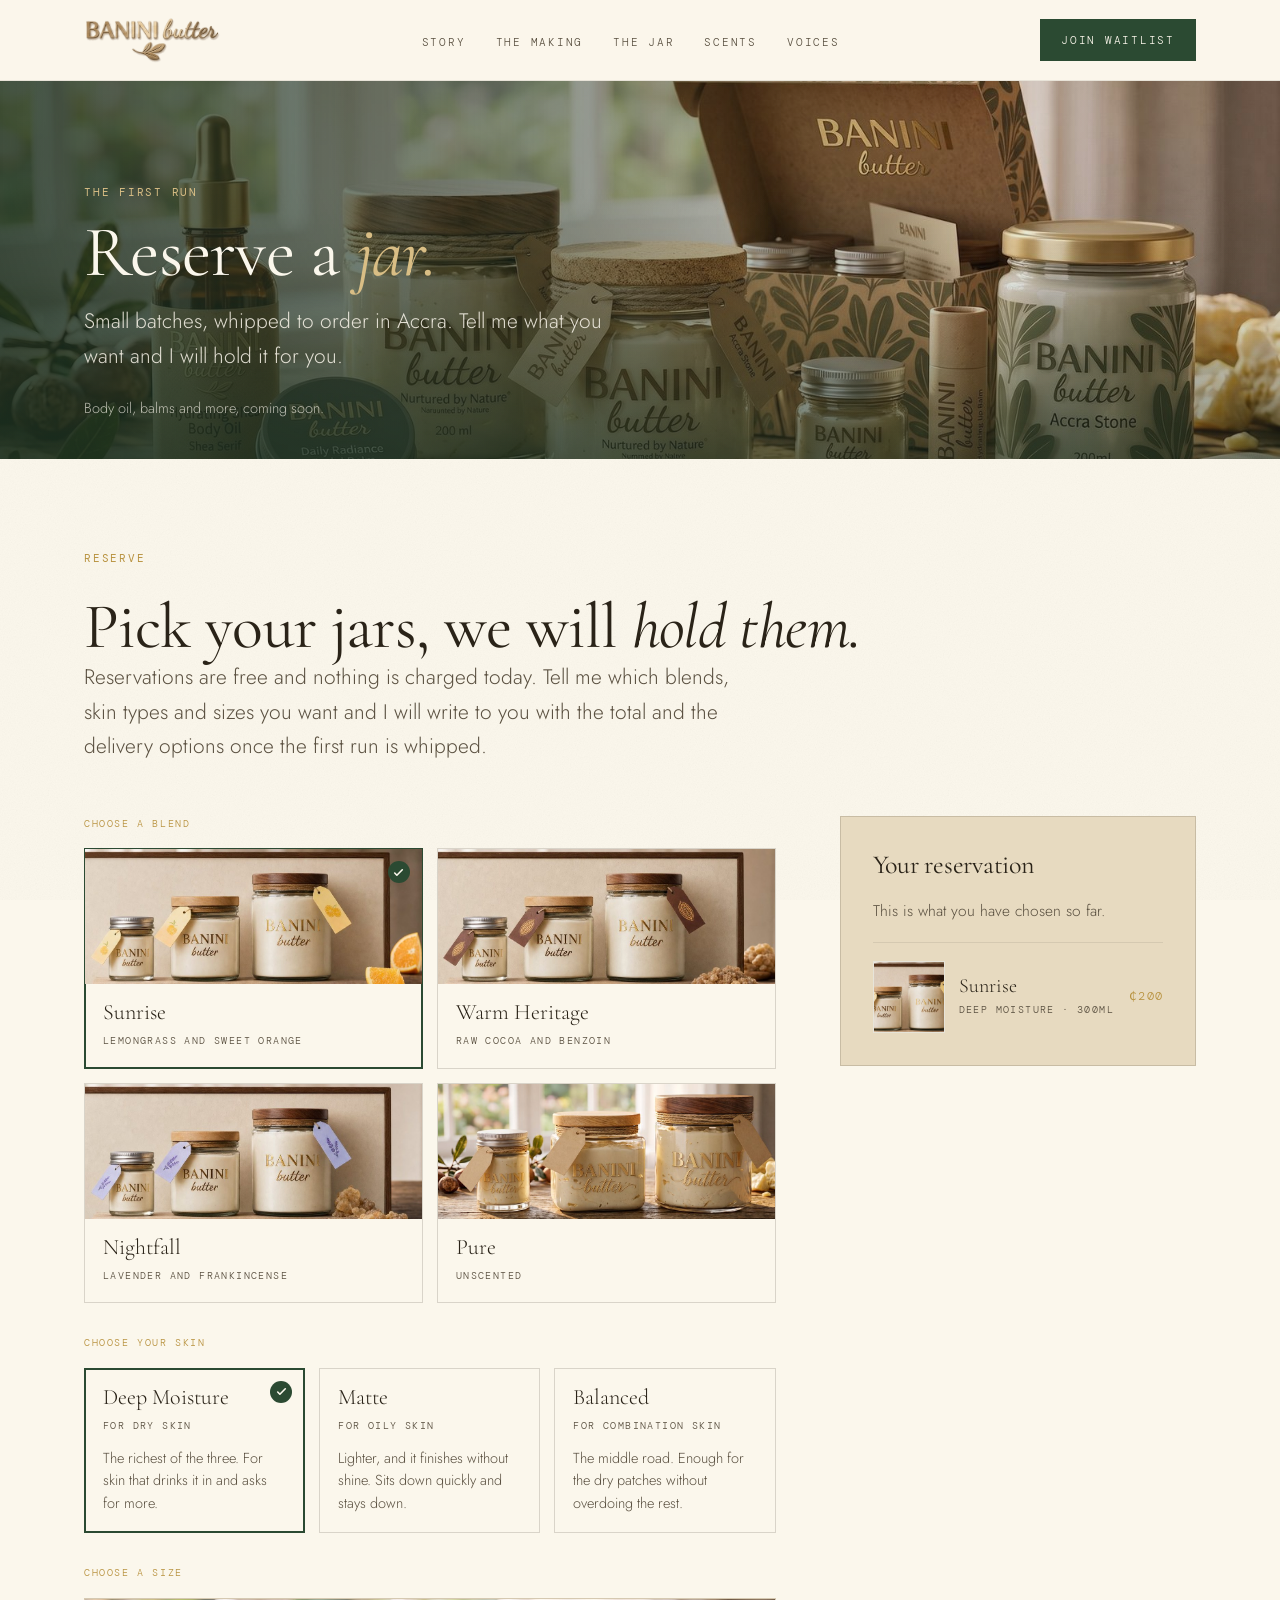
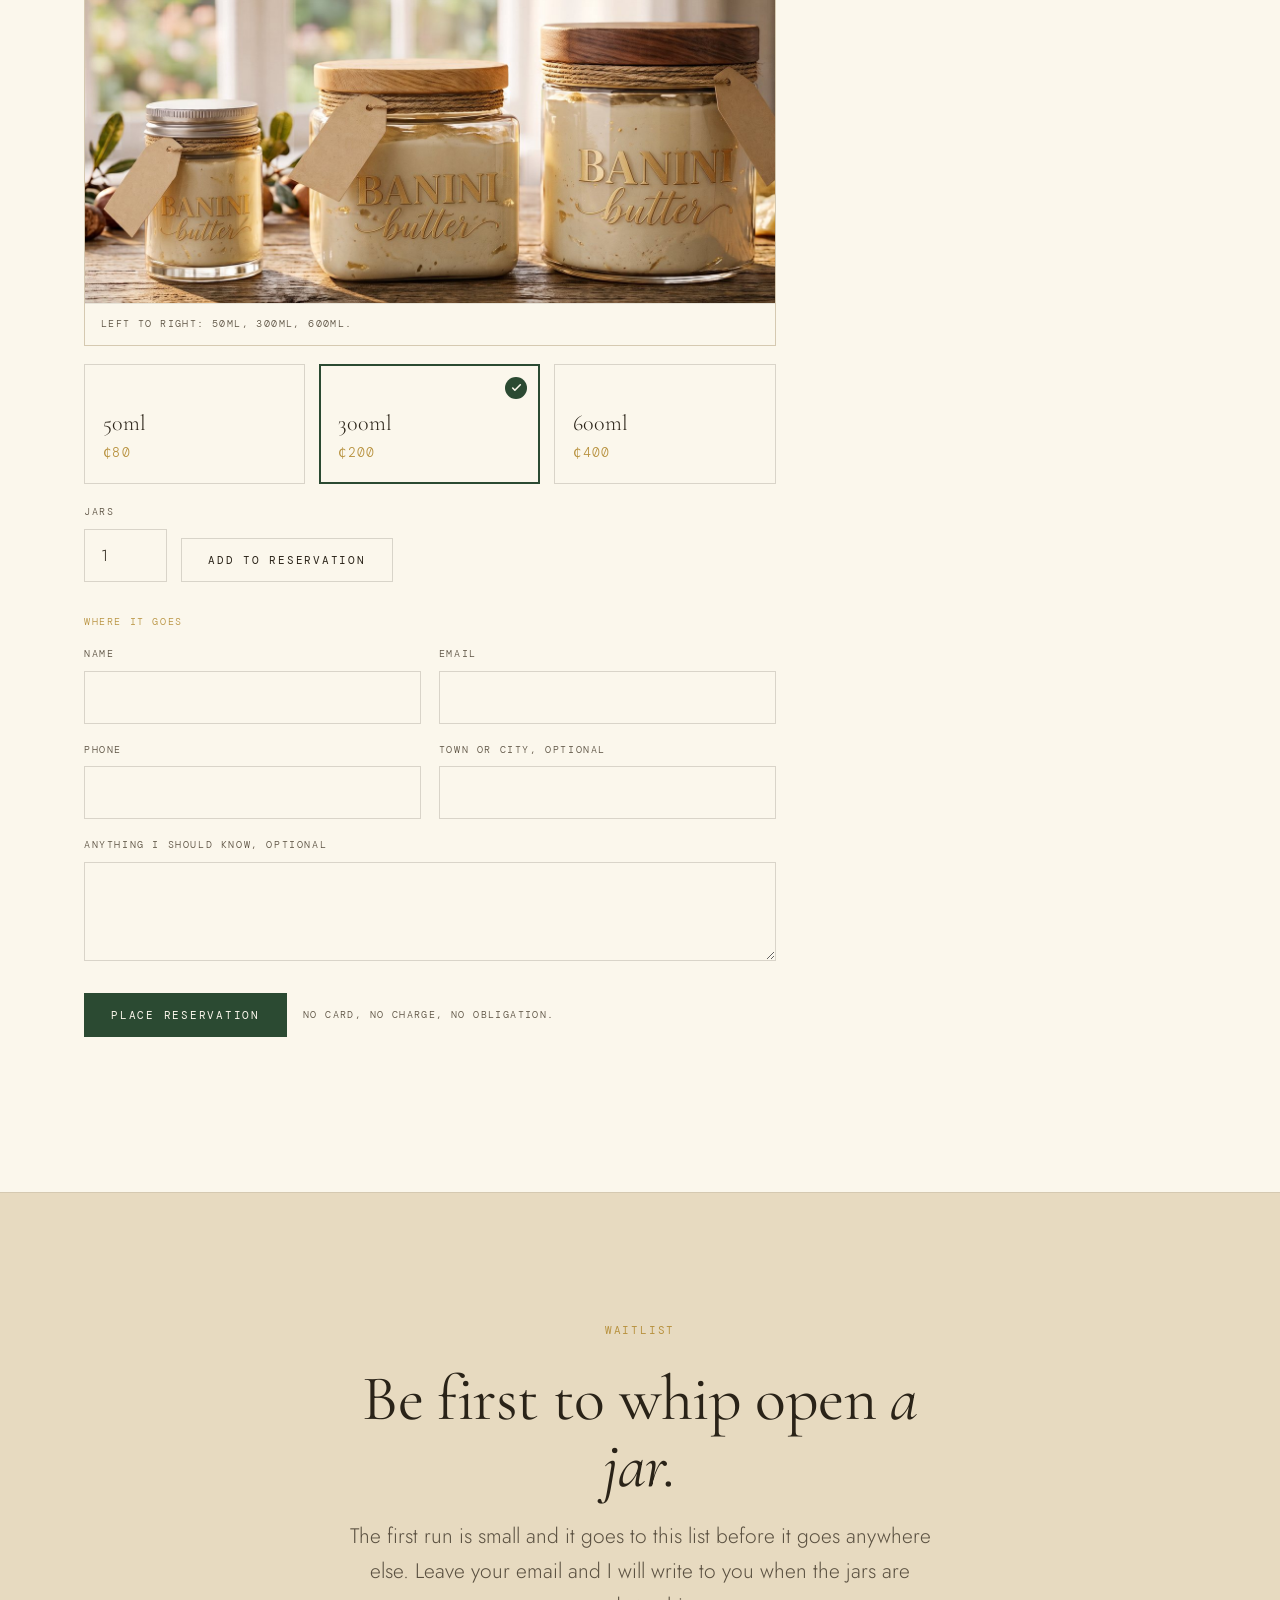
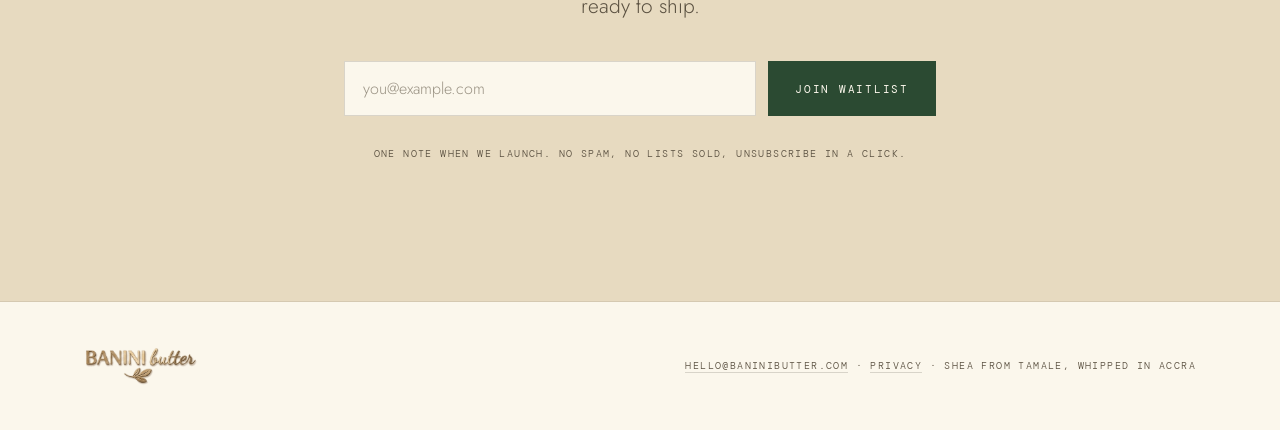
==== reserve/index.html @ 7bf17793 "A privacy policy, a contact address, and a description on the 404 Three of the twenty from the check" ====
<!DOCTYPE html>
<html lang="en-GB" data-base="../">
<head>
<meta charset="utf-8">
<meta name="viewport" content="width=device-width, initial-scale=1, viewport-fit=cover">
<title>Reserve a jar &#183; Banini Butter</title>
<meta name="description" content="Reserve Banini whipped shea butter before the first run. Choose your blend, your skin type and your size. Nothing is charged today.">
<link rel="canonical" href="https://baninibutter.com/reserve/">
<meta name="theme-color" content="#2B4A32">
<link rel="icon" href="/favicon.ico" sizes="any">
<link rel="icon" type="image/png" href="/assets/favicon.png" sizes="192x192">
<link rel="apple-touch-icon" href="/assets/apple-touch-icon.png">
<meta property="og:type" content="website">
<meta property="og:site_name" content="Banini Butter">
<meta property="og:locale" content="en_GB">
<meta property="og:url" content="https://baninibutter.com/reserve/">
<meta property="og:title" content="Reserve a jar &#183; Banini Butter">
<meta property="og:description" content="Reserve before the first run. Choose your blend, your skin type and your size. Nothing is charged today.">
<meta property="og:image" content="https://baninibutter.com/assets/og.jpg?v=20260828a">
<meta property="og:image:width" content="1200">
<meta property="og:image:height" content="630">
<meta property="og:image:alt" content="The Banini Butter range on a wooden table: whipped shea butter in glass jars, body oil, facial balm, lip balms and a branded box">
<meta name="twitter:card" content="summary_large_image">
<link rel="preconnect" href="https://fonts.googleapis.com">
<link rel="preconnect" href="https://fonts.gstatic.com" crossorigin>
<link href="https://fonts.googleapis.com/css2?family=Cormorant+Garamond:ital,wght@0,300;0,400;0,500;0,600;1,300;1,400;1,500;1,600&family=DM+Mono:wght@400;500&family=Jost:wght@300;400;500&display=swap" rel="stylesheet">
<link rel="stylesheet" href="../styles.css?v=20260917a">
</head>
<body>
<a class="skip" href="#main">Skip to content</a>

<header class="nav">
  <div class="shell nav-in">
    <a class="wordmark" href="../"><span class="wordmark-text">Banini<span>.</span></span></a>
    <nav aria-label="Primary">
      <ul class="nav-links">
        <li><a href="../#story">Story</a></li>
        <li><a href="../#making">The Making</a></li>
        <li><a href="../#jar">The Jar</a></li>
        <li><a href="../#scents">Scents</a></li>
        <li><a href="../#voices">Voices</a></li>
      </ul>
    </nav>
    <a class="btn btn-sm" href="#waitlist">Join waitlist</a>
  </div>
</header>

<main id="main">
<section class="page-header" data-slot="reserve-header" aria-labelledby="ph-h">
  <div class="ph-scrim" aria-hidden="true"></div>
  <div class="ph-copy">
    <div class="shell">
      <span class="eyebrow">The first run</span>
      <h1 id="ph-h">Reserve a <em>jar.</em></h1>
      <p class="lede">Small batches, whipped to order in Accra. Tell me what you want and I will hold it for you.</p>
      <p class="ph-note">Body oil, balms and more, coming soon.</p>
    </div>
  </div>
</section>

<section id="reserve" aria-labelledby="reserve-h">
  <div class="shell">
    <span class="eyebrow r">Reserve</span>
    <h2 id="reserve-h" class="r d1">Pick your jars, we will <em>hold them.</em></h2>
    <p class="lede r d2">Reservations are free and nothing is charged today. Tell me which blends, skin types and sizes you want and I will write to you with the total and the delivery options once the first run is whipped.</p>

    <div class="reserve-grid">
      <form id="reserveForm" class="r" novalidate>
        <fieldset>
          <legend>Choose a blend</legend>
          <div class="opt-grid blends" id="scentOptions">
            <label class="opt-card"><input type="radio" name="scent" value="sunrise" data-prices='{"50ml":80,"300ml":200,"600ml":400}' checked>
              <figure class="opt-shot" data-slot="blend-sunrise" hidden></figure>
              <span class="opt-name">Sunrise</span><span class="opt-note">Lemongrass and sweet orange</span></label>
            <label class="opt-card"><input type="radio" name="scent" value="warm-heritage" data-prices='{"50ml":100,"300ml":250,"600ml":500}'>
              <figure class="opt-shot" data-slot="blend-warm-heritage" hidden></figure>
              <span class="opt-name">Warm Heritage</span><span class="opt-note">Raw cocoa and benzoin</span></label>
            <label class="opt-card"><input type="radio" name="scent" value="nightfall" data-prices='{"50ml":80,"300ml":200,"600ml":400}'>
              <figure class="opt-shot" data-slot="blend-nightfall" hidden></figure>
              <span class="opt-name">Nightfall</span><span class="opt-note">Lavender and frankincense</span></label>
            <label class="opt-card"><input type="radio" name="scent" value="pure" data-prices='{"50ml":73,"300ml":182,"600ml":364}'>
              <figure class="opt-shot" data-slot="blend-pure" hidden></figure>
              <span class="opt-name">Pure</span><span class="opt-note">Unscented</span></label>
          </div>
        </fieldset>

        <fieldset>
          <legend>Choose your skin</legend>
          <div class="opt-grid skins" id="skinOptions">
            <label class="opt-card"><input type="radio" name="skin" value="deep-moisture" checked>
              <span class="opt-name">Deep Moisture</span><span class="opt-note">For dry skin</span>
              <span class="opt-body">The richest of the three. For skin that drinks it in and asks for more.</span></label>
            <label class="opt-card"><input type="radio" name="skin" value="matte">
              <span class="opt-name">Matte</span><span class="opt-note">For oily skin</span>
              <span class="opt-body">Lighter, and it finishes without shine. Sits down quickly and stays down.</span></label>
            <label class="opt-card"><input type="radio" name="skin" value="balanced">
              <span class="opt-name">Balanced</span><span class="opt-note">For combination skin</span>
              <span class="opt-body">The middle road. Enough for the dry patches without overdoing the rest.</span></label>
          </div>
        </fieldset>

        <fieldset>
          <legend>Choose a size</legend>
          <figure class="size-shot">
            <img src="../assets/sizes.jpg" alt="The 50ml, 300ml and 600ml jars side by side on a wooden table" width="1400" height="618" decoding="async" loading="lazy">
            <figcaption>Left to right: 50ml, 300ml, 600ml.</figcaption>
          </figure>
          <div class="opt-grid sizes" id="sizeOptions">
            <label class="opt-card"><input type="radio" name="size" value="50ml" data-price="80">
              <span class="opt-name">50ml</span><span class="opt-price" data-price-for="50ml">&#8373;80</span></label>
            <label class="opt-card"><input type="radio" name="size" value="300ml" data-price="200" checked>
              <span class="opt-name">300ml</span><span class="opt-price" data-price-for="300ml">&#8373;200</span></label>
            <label class="opt-card"><input type="radio" name="size" value="600ml" data-price="400">
              <span class="opt-name">600ml</span><span class="opt-price" data-price-for="600ml">&#8373;400</span></label>
          </div>
          <div class="qty-row" style="margin-top:20px">
            <div class="field narrow">
              <label for="qty">Jars</label>
              <input type="number" id="qty" name="qty" min="1" max="12" step="1" value="1" inputmode="numeric">
            </div>
            <button type="button" class="btn btn-ghost" id="addLine">Add to reservation</button>
          </div>
        </fieldset>

        <fieldset>
          <legend>Where it goes</legend>
          <div class="field-grid">
            <div class="field">
              <label for="fullName">Name</label>
              <input type="text" id="fullName" name="fullName" autocomplete="name" maxlength="120" required>
            </div>
            <div class="field">
              <label for="orderEmail">Email</label>
              <input type="email" id="orderEmail" name="orderEmail" autocomplete="email" maxlength="254" required>
            </div>
            <div class="field">
              <label for="phone">Phone</label>
              <input type="tel" id="phone" name="phone" autocomplete="tel" maxlength="40" required>
            </div>
            <div class="field">
              <label for="city">Town or city, optional</label>
              <input type="text" id="city" name="city" autocomplete="address-level2" maxlength="120">
            </div>
          </div>
          <div class="field" style="margin-top:18px">
            <label for="notes">Anything I should know, optional</label>
            <textarea id="notes" name="notes" maxlength="1000" rows="3"></textarea>
          </div>
          <div class="hp" aria-hidden="true">
            <label for="company">Leave this field empty</label>
            <input type="text" id="company" name="bb_hp_field" tabindex="-1"
                   autocomplete="new-password" data-lpignore="true" data-form-type="other">
          </div>
        </fieldset>

        <div class="reserve-actions">
          <button class="btn" type="submit" id="reserveSubmit">Place reservation</button>
          <span class="fineprint">No card, no charge, no obligation.</span>
        </div>
        <p class="form-note" id="reserveNote" role="status" aria-live="polite"></p>
      </form>

      <aside class="basket r d1" aria-labelledby="basket-h">
        <h3 id="basket-h">Your reservation</h3>
        <p class="basket-empty" id="basketEmpty">This is what you have chosen so far.</p>
        <div class="basket-preview" id="basketPreview">
          <figure class="prev-shot"><img id="prevImg" alt="" decoding="async"></figure>
          <div class="prev-copy">
            <span class="prev-name" id="prevName">Sunrise</span>
            <span class="prev-spec" id="prevSpec">Deep Moisture &#183; 300ml</span>
          </div>
          <span class="prev-price" id="prevPrice">&#8373;200</span>
        </div>
        <ul class="lines" id="lines"></ul>
        <div class="basket-total" hidden id="basketTotal">
          <span class="mono">Indicative total</span>
          <b><span id="totalValue">&#8373;0</span></b>
        </div>
        <p class="basket-note" hidden></p>
      </aside>
    </div>
  </div>
</section>

<section class="waitlist" id="waitlist" aria-labelledby="waitlist-h">
  <div class="shell waitlist-in">
    <span class="eyebrow r">Waitlist</span>
    <h2 id="waitlist-h" class="r d1">Be first to whip open <em>a jar.</em></h2>
    <p class="lede r d2">The first run is small and it goes to this list before it goes anywhere else. Leave your email and I will write to you when the jars are ready to ship.</p>
    <form class="signup r d2" id="signup" novalidate>
      <label class="sr-only" for="email">Email address</label>
      <input type="email" id="email" name="email" placeholder="you@example.com" autocomplete="email" required>
      <button class="btn" type="submit">Join waitlist</button>
    </form>
    <p class="form-note" id="formNote" role="status" aria-live="polite"></p>
    <p class="fineprint r">One note when we launch. No spam, no lists sold, unsubscribe in a click.</p>
  </div>
</section>
</main>
</main>

<footer>
  <div class="shell foot-in">
    <a class="wordmark" href="../"><span class="wordmark-text">Banini<span>.</span></span></a>
    <p class="fineprint">
      <a href="mailto:hello@baninibutter.com">hello@baninibutter.com</a>
      &#183; <a href="/privacy.html">Privacy</a>
      &#183; Shea from Tamale, whipped in Accra
    </p>
  </div>
</footer>

<script src="../config.js?v=20260828a" defer></script>
<script src="../app.js?v=20260911e" defer></script>
</body>
</html>
---- styles.css ----
:root{
  --kraft:#E7DAC0;
  --kraft-deep:#DACAA6;
  --cream:#FBF7EC;
  --green:#2B4A32;
  --green-deep:#1B3020;
  --gold:#B8923F;
  --gold-soft:#D9BE85;
  --clay:#A9583C;
  --ink:#2A2318;
  --ink-soft:#5A5040;
  --line:rgba(42,35,24,.16);
  --line-soft:rgba(42,35,24,.09);
  --display:"Cormorant Garamond",Georgia,"Times New Roman",serif;
  --body:"Jost","Helvetica Neue",Helvetica,Arial,sans-serif;
  --mono:"DM Mono","Courier New",Courier,monospace;
  --gutter:clamp(20px,5vw,64px);
  /* the navigation bar's own height: 48px logo, 16px of air above and below,
     and the hairline underneath it */
  --nav-h:81px;
}
@media (max-width:880px){:root{--nav-h:71px}}
*{box-sizing:border-box}
/* a class that sets display must never outvote the hidden attribute */
[hidden]{display:none !important}
/* jumping to a section should not park its heading behind the navigation bar */
html{scroll-behavior:smooth;scroll-padding-top:calc(var(--nav-h) + 12px)}
@media (prefers-reduced-motion:reduce){html{scroll-behavior:auto}}
body{
  margin:0;background:var(--cream);color:var(--ink);
  font-family:var(--body);font-weight:300;font-size:17px;line-height:1.65;
  -webkit-font-smoothing:antialiased;overflow-x:hidden;
}
body::before{
  content:"";position:fixed;inset:0;z-index:0;pointer-events:none;opacity:.5;
  mix-blend-mode:multiply;
  background-image:url("data:image/svg+xml,%3Csvg xmlns='http://www.w3.org/2000/svg' width='300' height='300'%3E%3Cfilter id='g'%3E%3CfeTurbulence type='fractalNoise' baseFrequency='.85' numOctaves='3' stitchTiles='stitch'/%3E%3CfeColorMatrix type='saturate' values='0'/%3E%3C/filter%3E%3Crect width='300' height='300' filter='url(%23g)' opacity='.14'/%3E%3C/svg%3E");
}
main,header,footer{position:relative;z-index:1}
img{max-width:100%;display:block}
a{color:inherit}
:focus-visible{outline:2px solid var(--gold);outline-offset:3px;border-radius:2px}

h1,h2,h3{font-family:var(--display);font-weight:400;line-height:1.05;margin:0;letter-spacing:-.01em}
h1{font-size:clamp(52px,10vw,124px)}
h2{font-size:clamp(34px,5.4vw,64px)}
h3{font-size:clamp(21px,2.4vw,26px);line-height:1.2}
em{font-style:italic}
p{margin:0 0 1.1em}
.lede{font-size:clamp(18px,2vw,21px);color:var(--ink-soft);max-width:56ch}

.mono,.eyebrow,.label,.stat-label,.price{
  font-family:var(--mono);text-transform:uppercase;letter-spacing:.16em;font-size:11px;font-weight:400;
}
.eyebrow{color:var(--gold);display:block;margin-bottom:26px}

.shell{max-width:1240px;margin:0 auto;padding-left:var(--gutter);padding-right:var(--gutter)}
section{padding:clamp(72px,10vw,132px) 0}
.rule{height:1px;background:var(--line-soft);border:0;margin:0}

/* ---------- nav ---------- */
.nav{
  position:sticky;top:0;z-index:40;background:rgba(251,247,236,.9);
  backdrop-filter:blur(9px);-webkit-backdrop-filter:blur(9px);
  border-bottom:1px solid var(--line-soft);
}
.nav-in{display:flex;align-items:center;justify-content:space-between;gap:20px;padding-top:16px;padding-bottom:16px}
.wordmark{font-family:var(--display);font-size:26px;letter-spacing:.09em;text-decoration:none;line-height:1;display:inline-flex;align-items:center}
.wordmark-img{height:48px;width:auto;display:block}
.foot-in .wordmark-img{height:40px}
@media (max-width:880px){.wordmark-img{height:38px}}
.wordmark span{color:var(--gold)}
.nav-links{display:flex;gap:30px;list-style:none;margin:0;padding:0}
.nav-links a{
  font-family:var(--mono);font-size:11px;letter-spacing:.16em;text-transform:uppercase;
  text-decoration:none;color:var(--ink-soft);padding:6px 0;position:relative;
}
.nav-links a::after{content:"";position:absolute;left:0;right:100%;bottom:0;height:1px;background:var(--gold);transition:right .35s ease}
.nav-links a:hover::after,.nav-links a:focus-visible::after{right:0}
.btn{
  display:inline-block;font-family:var(--mono);font-size:11px;letter-spacing:.16em;text-transform:uppercase;
  padding:14px 26px;border:1px solid var(--green);background:var(--green);color:var(--cream);
  text-decoration:none;cursor:pointer;transition:background .3s ease,color .3s ease,border-color .3s ease;
}
.btn:hover{background:var(--green-deep);border-color:var(--green-deep)}
.btn-ghost{background:transparent;color:var(--ink);border-color:var(--line)}
.btn-ghost:hover{background:transparent;color:var(--gold);border-color:var(--gold)}
.btn-sm{padding:11px 20px}
@media (max-width:880px){.nav-links{display:none}}

/* ---------- hero ---------- */
/* The hero is pulled up under the navigation so it starts at the very top of
   the screen. The bar floats over it, and a full screen of hero means the
   headline and the buttons at its foot are in view from the first paint. */
.hero{padding:0;margin-top:calc(var(--nav-h) * -1)}

.hero-copy{
  position:absolute;left:0;right:0;bottom:0;z-index:4;pointer-events:none;
  padding-bottom:clamp(30px,5.5vh,64px);
}
.hero-copy .eyebrow{color:var(--gold-soft);margin-bottom:16px}
.hero-copy h1{font-size:clamp(46px,6.6vw,96px);color:var(--cream);margin-bottom:18px;text-shadow:0 2px 30px rgba(27,48,32,.35)}
.hero-copy h1 em{color:var(--gold-soft);display:block}
.hero-copy .lede{color:rgba(251,247,236,.86);max-width:46ch}
.hero-cta{display:flex;flex-wrap:wrap;gap:14px;align-items:center;margin-top:26px}
.hero-cta a{pointer-events:auto}
.btn-light{background:var(--cream);border-color:var(--cream);color:var(--ink)}
.btn-light:hover{background:var(--gold-soft);border-color:var(--gold-soft);color:var(--green-deep)}
.link-ghost{
  font-family:var(--mono);font-size:11px;letter-spacing:.16em;text-transform:uppercase;
  color:var(--ink-soft);text-decoration:none;border-bottom:1px solid var(--line);padding-bottom:3px;
  transition:color .3s ease,border-color .3s ease;
}
.link-ghost:hover{color:var(--gold);border-color:var(--gold)}
.link-ghost.light{color:rgba(251,247,236,.82);border-color:rgba(251,247,236,.4)}
.link-ghost.light:hover{color:var(--gold-soft);border-color:var(--gold-soft)}

/* ---------- drag reveal ---------- */
/* The hero holds still and fills the screen while the scroll drives the wipe.
   The track is taller than the panel it holds, and that surplus height is the
   scrolling the reveal consumes before the page is allowed to move on. The
   panel is exactly one screen tall, so nothing shows underneath it while it
   is pinned. */
/* dvh for the panel, so a phone's address bar sliding away can never leave a
   band of bare cream under a hero that is pinned to the screen */
.hero-track{position:relative;height:162vh;height:calc(100dvh + 62svh)}
.reveal-slider{
  --pos:84%;
  position:sticky;top:0;
  width:100%;height:100vh;height:100dvh;overflow:hidden;
  background:var(--kraft);touch-action:pan-y;
}
.rs-layer{position:absolute;inset:0}
.rs-layer .media,.rs-layer svg,.rs-layer img,.rs-layer video{width:100%;height:100%;object-fit:cover;display:block}
.rs-left{clip-path:inset(0 calc(100% - var(--pos)) 0 0)}
/* a short fade at the boundary instead of a hard cut, where the browser
   supports masking. clip-path stays as the fallback. */
@supports ((mask-image:linear-gradient(#000,#000)) or (-webkit-mask-image:linear-gradient(#000,#000))){
  .rs-left{
    clip-path:none;
    -webkit-mask-image:linear-gradient(90deg,#000 calc(var(--pos) - 26px),transparent var(--pos));
    mask-image:linear-gradient(90deg,#000 calc(var(--pos) - 26px),transparent var(--pos));
  }
}
.rs-scrim{
  position:absolute;inset:0;z-index:2;pointer-events:none;
  background:
    linear-gradient(90deg,rgba(27,48,32,.80) 0%,rgba(27,48,32,.52) 38%,rgba(27,48,32,.06) 72%,rgba(27,48,32,0) 100%),
    linear-gradient(0deg,rgba(27,48,32,.62) 0%,rgba(27,48,32,.12) 42%,rgba(27,48,32,0) 70%);
}
.rs-knob{
  position:absolute;top:50%;left:var(--pos);width:56px;height:56px;margin:-28px 0 0 -28px;z-index:3;
  border-radius:50%;background:rgba(251,247,236,.94);border:1px solid var(--gold-soft);
  display:flex;align-items:center;justify-content:center;pointer-events:none;
  box-shadow:0 8px 26px -8px rgba(27,48,32,.7);
}
/* the leaf sprig from the logo, sitting in the handle */
.rs-knob img{width:36px;height:auto;display:block}
.rs-range{
  position:absolute;inset:0;width:100%;height:100%;margin:0;z-index:3;opacity:0;
  cursor:ew-resize;-webkit-appearance:none;appearance:none;background:transparent;
}
.rs-range::-webkit-slider-thumb{-webkit-appearance:none;width:64px;height:600px;cursor:ew-resize}
.rs-range::-moz-range-thumb{width:64px;height:600px;border:0;cursor:ew-resize}
.rs-range:focus-visible{outline:none}
.rs-range:focus-visible ~ .rs-knob{outline:2px solid var(--gold-soft);outline-offset:4px}
@media (max-width:880px){
  .hero-track{height:154vh;height:calc(100dvh + 54svh)}
  .hero-copy .lede{font-size:17px}
}

/* Pinning the page under somebody is the sort of thing that makes people
   motion sick, so anyone who has asked for less movement gets a plain banner
   they can still drag by hand. */
@media (prefers-reduced-motion:reduce){
  .hero-track{height:auto}
  .reveal-slider{position:relative;height:clamp(520px,76vh,880px)}
}

/* ---------- stats ---------- */
.band{background:var(--green);color:var(--cream)}
.band#voices{background:var(--green-deep)}
.band .eyebrow{color:var(--gold-soft)}
.stats{
  display:grid;gap:clamp(28px,5vw,64px);
  /* auto-fit rather than a fixed three, so the band sits evenly whether the
     testing gives us two figures to show or three */
  grid-template-columns:repeat(auto-fit,minmax(min(100%,260px),1fr));
}
.stat{border-top:1px solid rgba(251,247,236,.22);padding-top:24px}
.stat-figure{font-family:var(--display);font-size:clamp(50px,7vw,86px);line-height:1;color:var(--gold-soft)}
.stat p{margin:12px 0 0;color:rgba(251,247,236,.82);font-size:16px;max-width:30ch}
.source{
  font-family:var(--mono);font-size:10px;letter-spacing:.16em;text-transform:uppercase;
  color:rgba(251,247,236,.55);margin-top:clamp(36px,5vw,56px);
}
@media (max-width:880px){.stats{grid-template-columns:1fr}}

/* ---------- positioning map ---------- */
/* ---------- the making ---------- */
/* four steps, four across on a desktop, two by two on a tablet, stacked on a
   phone, so the sequence never breaks into an odd row */
.steps{display:grid;grid-template-columns:repeat(4,1fr);gap:clamp(24px,3.4vw,44px);margin-top:56px}
@media (max-width:1100px){.steps{grid-template-columns:repeat(2,1fr)}}
@media (max-width:600px){.steps{grid-template-columns:1fr}}
.step{border-top:1px solid var(--line);padding-top:24px}
/* portrait, near enough the photographs' own shape that almost nothing is
   cropped away. A phone gets a shorter card so four of them do not turn the
   section into a marathon. */
.step-shot{
  margin:0 0 22px;aspect-ratio:4 / 7;overflow:hidden;background:var(--kraft);
  border:1px solid var(--line-soft);
}
@media (max-width:600px){.step-shot{aspect-ratio:4 / 5}}
.step-shot img,.step-shot .media,.step-shot video{width:100%;height:100%;object-fit:cover;display:block}
.step h3{margin-bottom:9px}
.step p{margin:0;font-size:15.5px;color:var(--ink-soft)}

/* ---------- story ---------- */
.split{display:grid;grid-template-columns:minmax(0,1fr) minmax(0,1fr);gap:clamp(36px,6vw,84px);align-items:center}
/* the product family shot runs the full width of the page rather than sitting
   in a column, since it is a wide photograph and deserves the room */
.media-bleed{
  position:relative;width:100%;overflow:hidden;background:var(--kraft);
  height:clamp(320px,62vh,700px);margin:clamp(52px,6.5vw,88px) 0;
  border-top:1px solid var(--line-soft);border-bottom:1px solid var(--line-soft);
}
.media-bleed .media,.media-bleed img,.media-bleed svg,.media-bleed video{
  width:100%;height:100%;object-fit:cover;display:block;
}
.media-bleed figcaption{
  position:absolute;left:0;right:0;bottom:0;padding:12px 16px;background:rgba(251,247,236,.88);
  font-family:var(--mono);font-size:10px;letter-spacing:.14em;text-transform:uppercase;color:var(--ink-soft);
}
@media (max-width:880px){.media-bleed{height:clamp(240px,38vh,360px)}}
.split.flip .media-frame{order:2}
/* figure carries 40px side margins by default, which quietly narrowed every
   framed photograph by 80px inside its column */
.media-frame{margin:0;position:relative;border:1px solid var(--line);background:var(--kraft);aspect-ratio:4/5;overflow:hidden}
.media-frame .media,.media-frame img,.media-frame video,.media-frame svg{width:100%;height:100%;object-fit:cover;display:block}
.media-frame figcaption{
  position:absolute;left:0;right:0;bottom:0;padding:12px 16px;background:rgba(251,247,236,.88);
  font-family:var(--mono);font-size:10px;letter-spacing:.14em;text-transform:uppercase;color:var(--ink-soft);
}
.signature{font-family:var(--display);font-style:italic;font-size:26px;color:var(--green);margin-top:30px}
.signature small{display:block;font-family:var(--mono);font-style:normal;font-size:10px;letter-spacing:.16em;text-transform:uppercase;color:var(--ink-soft);margin-top:8px}
@media (max-width:880px){
  .split{grid-template-columns:1fr}
  .split.flip .media-frame{order:0}
  .media-frame{aspect-ratio:4/3.4}
}

/* ---------- the jar ---------- */
.jar-list{list-style:none;margin:34px 0 0;padding:0;border-top:1px solid var(--line-soft);max-width:780px}
.jar-list li{display:flex;gap:20px;padding:17px 0;border-bottom:1px solid var(--line-soft);align-items:baseline}
.jar-list .k{font-family:var(--mono);font-size:10px;letter-spacing:.16em;text-transform:uppercase;color:var(--gold);flex:0 0 84px}
.jar-list .v{margin:0;font-size:16.5px}
.jar-list .v small{display:block;color:var(--ink-soft);font-size:14.5px;margin-top:3px}
.pillars{display:grid;grid-template-columns:repeat(3,1fr);gap:clamp(24px,4vw,48px);margin-top:clamp(56px,7vw,88px)}
.range-lede + .pillars{margin-top:clamp(28px,3.5vw,44px)}
.pillar{border-top:1px solid var(--line);padding-top:22px}
.pillar .label{color:var(--gold);display:block;margin-bottom:12px}
.pillar h3{margin-bottom:9px}
.pillar p{margin:0;font-size:15.5px;color:var(--ink-soft)}
@media (max-width:880px){.pillars{grid-template-columns:1fr}}

/* ---------- voices ---------- */
.voices{display:grid;grid-template-columns:repeat(auto-fit,minmax(min(100%,280px),1fr));gap:clamp(28px,4vw,56px);margin-top:56px}
.voice{margin:0;border-top:1px solid rgba(251,247,236,.22);padding-top:26px}
.voice blockquote{margin:0;font-family:var(--display);font-size:clamp(21px,2.3vw,26px);line-height:1.35;color:var(--cream)}
.voice figcaption{
  font-family:var(--mono);font-size:10px;letter-spacing:.16em;text-transform:uppercase;
  color:var(--gold-soft);margin-top:20px;
}
@media (max-width:880px){.voices{grid-template-columns:1fr}}

/* ---------- waitlist ---------- */
.waitlist{background:var(--kraft);border-top:1px solid var(--line-soft);border-bottom:1px solid var(--line-soft)}
.waitlist-in{max-width:720px;margin:0 auto;text-align:center}
.waitlist .lede{margin:20px auto 0}
form.signup{display:flex;gap:12px;margin:38px 0 16px;flex-wrap:wrap;justify-content:center}
form.signup input[type=email]{
  flex:1 1 320px;min-width:0;background:var(--cream);border:1px solid var(--line);
  padding:15px 18px;font-family:var(--body);font-size:16px;font-weight:300;color:var(--ink);
}
form.signup input[type=email]::placeholder{color:rgba(90,80,64,.6)}
form.signup input[type=email]:focus-visible{outline:2px solid var(--gold);outline-offset:0}
.fineprint{font-family:var(--mono);font-size:10px;letter-spacing:.14em;text-transform:uppercase;color:var(--ink-soft)}
.form-note{margin:14px 0 0;font-family:var(--mono);font-size:11px;letter-spacing:.12em;text-transform:uppercase;color:var(--green);min-height:1.2em}
.form-note[data-state=error]{color:var(--clay)}

/* ---------- footer ---------- */
footer{padding:44px 0}
.foot-in{display:flex;justify-content:space-between;align-items:center;gap:20px;flex-wrap:wrap}
.foot-in .wordmark{font-size:22px}
.foot-in p{margin:0}

/* ---------- scents ---------- */
/* four blends: four across on a desktop, a tidy two by two on a tablet,
   stacked on a phone. Never three with a lonely fourth underneath. */
.scent-grid{display:grid;grid-template-columns:repeat(4,1fr);gap:clamp(24px,3.4vw,44px);margin-top:56px}
@media (max-width:1100px){.scent-grid{grid-template-columns:repeat(2,1fr)}}
.range-lede{
  font-size:clamp(18px,2vw,21px);color:var(--ink-soft);max-width:56ch;
  margin:clamp(56px,7vw,88px) 0 0;
}
.scent{border-top:1px solid var(--line);padding-top:24px}
.scent-shot{
  margin:0 0 22px;aspect-ratio:5 / 2;overflow:hidden;background:var(--kraft);
  border:1px solid var(--line-soft);
}
.scent-shot img,.scent-shot .media{width:100%;height:100%;object-fit:cover;display:block}
@media (max-width:880px){.scent-shot{aspect-ratio:3 / 1}}
.scent h3{margin-bottom:6px}
.scent .blend{font-family:var(--mono);font-size:10px;letter-spacing:.14em;text-transform:uppercase;color:var(--ink-soft);display:block;margin-bottom:12px}
.scent p{margin:0;font-size:15.5px;color:var(--ink-soft)}
.size-strip{display:flex;flex-wrap:wrap;gap:10px 34px;margin-top:44px;padding-top:22px;border-top:1px solid var(--line-soft)}
.size-strip span{font-family:var(--mono);font-size:11px;letter-spacing:.16em;text-transform:uppercase;color:var(--ink-soft)}
.size-strip b{color:var(--gold);font-weight:400}
@media (max-width:600px){.scent-grid{grid-template-columns:1fr}}

/* ---------- reserve ---------- */
.reserve-grid{display:grid;grid-template-columns:minmax(0,1.32fr) minmax(0,.68fr);gap:clamp(36px,5vw,76px);align-items:start;margin-top:52px}
fieldset{border:0;margin:0 0 32px;padding:0;min-width:0}
legend{font-family:var(--mono);font-size:10px;letter-spacing:.16em;text-transform:uppercase;color:var(--gold);padding:0 0 16px}
/* ---- option cards ----
   The choosing is the nice part of this page, so each option is a card with
   room to breathe rather than a row with a radio button in front of it. The
   radio still carries the state and the keyboard focus; the card only shows
   it. */
.opt-grid{display:grid;gap:14px}
.opt-grid.blends{grid-template-columns:repeat(2,1fr)}
.opt-grid.skins,.opt-grid.sizes{grid-template-columns:repeat(3,1fr)}
@media (max-width:620px){
  .opt-grid.blends,.opt-grid.skins{grid-template-columns:1fr}
}
.opt-card{
  display:flex;flex-direction:column;align-items:stretch;
  border:1px solid var(--line);background:var(--cream);cursor:pointer;
  padding:0 0 18px;position:relative;
  transition:border-color .25s ease,box-shadow .25s ease;
}
.opt-card:hover{border-color:var(--gold-soft)}
.opt-card input{position:absolute;opacity:0;width:1px;height:1px;margin:0;pointer-events:none}
.opt-card:has(input:focus-visible){outline:2px solid var(--gold);outline-offset:3px}
.opt-card:has(input:checked){border-color:var(--green);box-shadow:inset 0 0 0 1px var(--green)}

.opt-card > :not(.opt-shot){padding-left:18px;padding-right:18px}
.opt-name{font-family:var(--display);font-size:22px;line-height:1.15;margin-top:16px}
.opt-note{font-family:var(--mono);font-size:10px;letter-spacing:.14em;text-transform:uppercase;color:var(--ink-soft);margin-top:8px}
.opt-body{font-size:14.5px;line-height:1.55;color:var(--ink-soft);margin-top:12px}
.opt-price{font-family:var(--mono);font-size:12px;letter-spacing:.1em;color:var(--gold)}

.opt-shot{margin:0;width:100%;aspect-ratio:5 / 2;overflow:hidden;background:var(--kraft)}
.opt-shot img,.opt-shot .media{width:100%;height:100%;object-fit:cover;display:block}

/* the tick that marks the chosen card */
.opt-card::after{
  content:"";position:absolute;top:12px;right:12px;width:22px;height:22px;border-radius:50%;
  background-color:var(--green);opacity:0;transform:scale(.7);
  transition:opacity .2s ease,transform .2s ease;
  background-image:url("data:image/svg+xml,%3Csvg xmlns='http://www.w3.org/2000/svg' viewBox='0 0 24 24' fill='none' stroke='%23FBF7EC' stroke-width='3' stroke-linecap='round' stroke-linejoin='round'%3E%3Cpath d='M5 13l4 4L19 7'/%3E%3C/svg%3E");
  background-size:13px;background-repeat:no-repeat;background-position:center;
}
.opt-card:has(input:checked)::after{opacity:1;transform:scale(1)}
/* on a card with no photograph the tick shares the top line, so the name gives way */
.opt-grid.skins .opt-name{padding-right:46px}

/* one photograph carries the scale, so the cards can stay plain */
.size-shot{margin:0 0 18px;border:1px solid var(--line-soft);background:var(--kraft)}
.size-shot img{width:100%;height:auto;display:block}
.size-shot figcaption{font-family:var(--mono);font-size:10px;letter-spacing:.14em;text-transform:uppercase;
  color:var(--ink-soft);padding:12px 16px;border-top:1px solid var(--line-soft);background:var(--cream)}
.opt-grid.sizes .opt-card{padding-top:4px}
.opt-grid.sizes .opt-name{margin-top:42px}
.opt-grid.sizes .opt-price{margin-top:6px;margin-bottom:2px;font-size:13px}
.qty-row{display:flex;flex-wrap:wrap;align-items:flex-end;gap:14px}
.field{display:flex;flex-direction:column;gap:8px;min-width:0}
.field label{font-family:var(--mono);font-size:10px;letter-spacing:.16em;text-transform:uppercase;color:var(--ink-soft)}
.field input,.field textarea{
  background:var(--cream);border:1px solid var(--line);padding:14px 16px;
  font-family:var(--body);font-size:16px;font-weight:300;color:var(--ink);width:100%;
}
.field textarea{resize:vertical;min-height:88px}
.field input:focus-visible,.field textarea:focus-visible{outline:2px solid var(--gold);outline-offset:0}
.field.narrow{max-width:130px}
.field-grid{display:grid;grid-template-columns:1fr 1fr;gap:18px}
@media (max-width:880px){.field-grid{grid-template-columns:1fr}}
.hp{position:absolute;left:-9999px;width:1px;height:1px;overflow:hidden}

.media-frame.wide{
  aspect-ratio:4 / 5;max-width:560px;margin:clamp(48px,6vw,72px) auto 0;
}
.media-frame.wide img,.media-frame.wide .media{object-position:center}
@media (max-width:880px){.media-frame.wide{aspect-ratio:3 / 4;max-width:100%}}
.basket{border:1px solid var(--line);background:var(--kraft);padding:clamp(22px,3vw,32px);position:sticky;top:96px}
.basket h3{margin-bottom:18px}
.basket-empty{font-size:15.5px;color:var(--ink-soft);margin:0}
/* the panel shows the current choice before anything is added to it */
.basket-preview{display:grid;grid-template-columns:72px 1fr auto;gap:14px;align-items:center;
  margin-top:18px;padding-top:18px;border-top:1px solid var(--line-soft)}
.prev-shot{margin:0;width:72px;aspect-ratio:1;overflow:hidden;background:var(--cream);border:1px solid var(--line-soft)}
.prev-shot img{width:100%;height:100%;object-fit:cover;display:block}
.prev-copy{display:flex;flex-direction:column;gap:5px;min-width:0}
.prev-name{font-family:var(--display);font-size:20px;line-height:1.1}
.prev-spec{font-family:var(--mono);font-size:10px;letter-spacing:.14em;text-transform:uppercase;color:var(--ink-soft)}
.prev-price{font-family:var(--mono);font-size:12px;letter-spacing:.1em;color:var(--gold)}

.lines{list-style:none;margin:0;padding:0}
.lines li{display:grid;grid-template-columns:1fr auto auto;gap:14px;align-items:baseline;padding:14px 0;border-bottom:1px solid var(--line-soft)}
.lines .line-name{font-size:16px}
.lines .line-name small{display:block;font-family:var(--mono);font-size:10px;letter-spacing:.14em;text-transform:uppercase;color:var(--ink-soft);margin-top:4px}
.lines .line-cost{font-family:var(--mono);font-size:12px;letter-spacing:.08em}
.lines .remove{
  background:none;border:0;padding:4px 6px;cursor:pointer;color:var(--ink-soft);
  font-family:var(--mono);font-size:10px;letter-spacing:.14em;text-transform:uppercase;
}
.lines .remove:hover{color:var(--clay)}
.basket-total{display:flex;justify-content:space-between;align-items:baseline;margin-top:20px;padding-top:18px;border-top:1px solid var(--line)}
.basket-total .mono{color:var(--ink-soft)}
.basket-total b{font-family:var(--display);font-size:30px;font-weight:400;color:var(--green)}
.basket-note{font-family:var(--mono);font-size:10px;letter-spacing:.14em;text-transform:uppercase;color:var(--ink-soft);margin:18px 0 0;line-height:1.9}
.reserve-actions{display:flex;flex-wrap:wrap;gap:16px;align-items:center;margin-top:28px}
.btn[disabled]{opacity:.5;cursor:not-allowed}
.done{border:1px solid var(--green);background:var(--kraft);padding:clamp(26px,4vw,40px)}
.done h3{margin-bottom:14px}
.done .ref{font-family:var(--mono);font-size:15px;letter-spacing:.16em;color:var(--gold);display:block;margin:18px 0}
.done p{margin:0 0 .8em;font-size:16px;color:var(--ink-soft)}
@media (max-width:880px){
  .reserve-grid{grid-template-columns:1fr}
  .basket{position:static}
}

/* ---------- reveal motion ---------- */
.r{opacity:0;transform:translateY(20px);transition:opacity .8s cubic-bezier(.22,.61,.36,1),transform .8s cubic-bezier(.22,.61,.36,1)}
.r.in{opacity:1;transform:none}
.r.d1{transition-delay:.09s}.r.d2{transition-delay:.18s}.r.d3{transition-delay:.27s}
@media (prefers-reduced-motion:reduce){
  .r{opacity:1;transform:none;transition:none}
  *{scroll-behavior:auto!important}
}
.sr-only{position:absolute;width:1px;height:1px;padding:0;margin:-1px;overflow:hidden;clip:rect(0 0 0 0);white-space:nowrap;border:0}
.skip{position:absolute;left:-9999px;top:0;background:var(--green);color:var(--cream);padding:12px 18px;z-index:60}
.skip:focus{left:0}

/* ---------- inner page header ---------- */
/* ---------- legal pages ---------- */
.legal-h1{font-size:clamp(38px,5.2vw,68px);margin-bottom:20px}
.legal{max-width:62ch;margin-top:clamp(40px,5vw,64px)}
.legal-date{font-family:var(--mono);font-size:10px;letter-spacing:.16em;text-transform:uppercase;
  color:var(--ink-soft);margin:0 0 34px;padding-bottom:18px;border-bottom:1px solid var(--line-soft)}
.legal h2{font-size:clamp(20px,2.2vw,25px);margin:38px 0 12px}
.legal h2:first-of-type{margin-top:0}
.legal p{margin:0 0 14px;color:var(--ink-soft);font-size:16.5px;line-height:1.7}
.legal b{font-weight:500;color:var(--ink)}
.legal ul{margin:0 0 14px;padding-left:20px;color:var(--ink-soft);font-size:16.5px;line-height:1.7}
.legal li{margin-bottom:8px}
.legal a{color:var(--ink);text-decoration:underline;text-underline-offset:3px;text-decoration-color:var(--gold)}
.legal a:hover{color:var(--gold)}
.legal .fineprint{margin-top:30px;padding-top:20px;border-top:1px solid var(--line-soft)}
.foot-in .fineprint a{color:inherit;text-decoration:none;border-bottom:1px solid var(--line)}
.foot-in .fineprint a:hover{color:var(--gold);border-color:var(--gold)}

.page-header{
  position:relative;width:100%;height:clamp(300px,42vh,460px);overflow:hidden;
  background:var(--kraft);padding:0;   /* sections carry vertical padding, this one must not */
}
.page-header .media,.page-header img,.page-header svg{width:100%;height:100%;object-fit:cover;display:block}
.ph-scrim{
  position:absolute;inset:0;z-index:2;pointer-events:none;
  background:
    linear-gradient(90deg,rgba(27,48,32,.82) 0%,rgba(27,48,32,.5) 42%,rgba(27,48,32,.08) 76%,rgba(27,48,32,0) 100%),
    linear-gradient(0deg,rgba(27,48,32,.55) 0%,rgba(27,48,32,.08) 46%,rgba(27,48,32,0) 72%);
}
.ph-copy{position:absolute;left:0;right:0;bottom:0;z-index:3;padding-bottom:clamp(28px,4.5vh,52px)}
.ph-copy .eyebrow{color:var(--gold-soft);margin-bottom:14px}
.ph-copy h1{font-size:clamp(42px,5.6vw,80px);color:var(--cream);margin-bottom:14px}
.ph-copy h1 em{color:var(--gold-soft)}
.ph-copy .lede{color:rgba(251,247,236,.86);max-width:44ch}
/* the header photograph shows the whole range, so the copy says which part
   of it can be reserved today */
.ph-note{margin:12px 0 0;font-size:14.5px;line-height:1.5;color:rgba(251,247,236,.7);max-width:46ch}
@media (max-width:620px){.ph-note{font-size:13.5px;margin-top:10px}}
.page-header + section{padding-top:clamp(56px,7vw,96px)}

.waitlist-cross{
  margin:26px 0 0;font-family:var(--mono);font-size:11px;letter-spacing:.14em;text-transform:uppercase;color:var(--ink-soft);
}
.waitlist-cross a{color:var(--gold);text-decoration:none;border-bottom:1px solid var(--gold-soft);padding-bottom:2px}
.waitlist-cross a:hover{color:var(--green)}
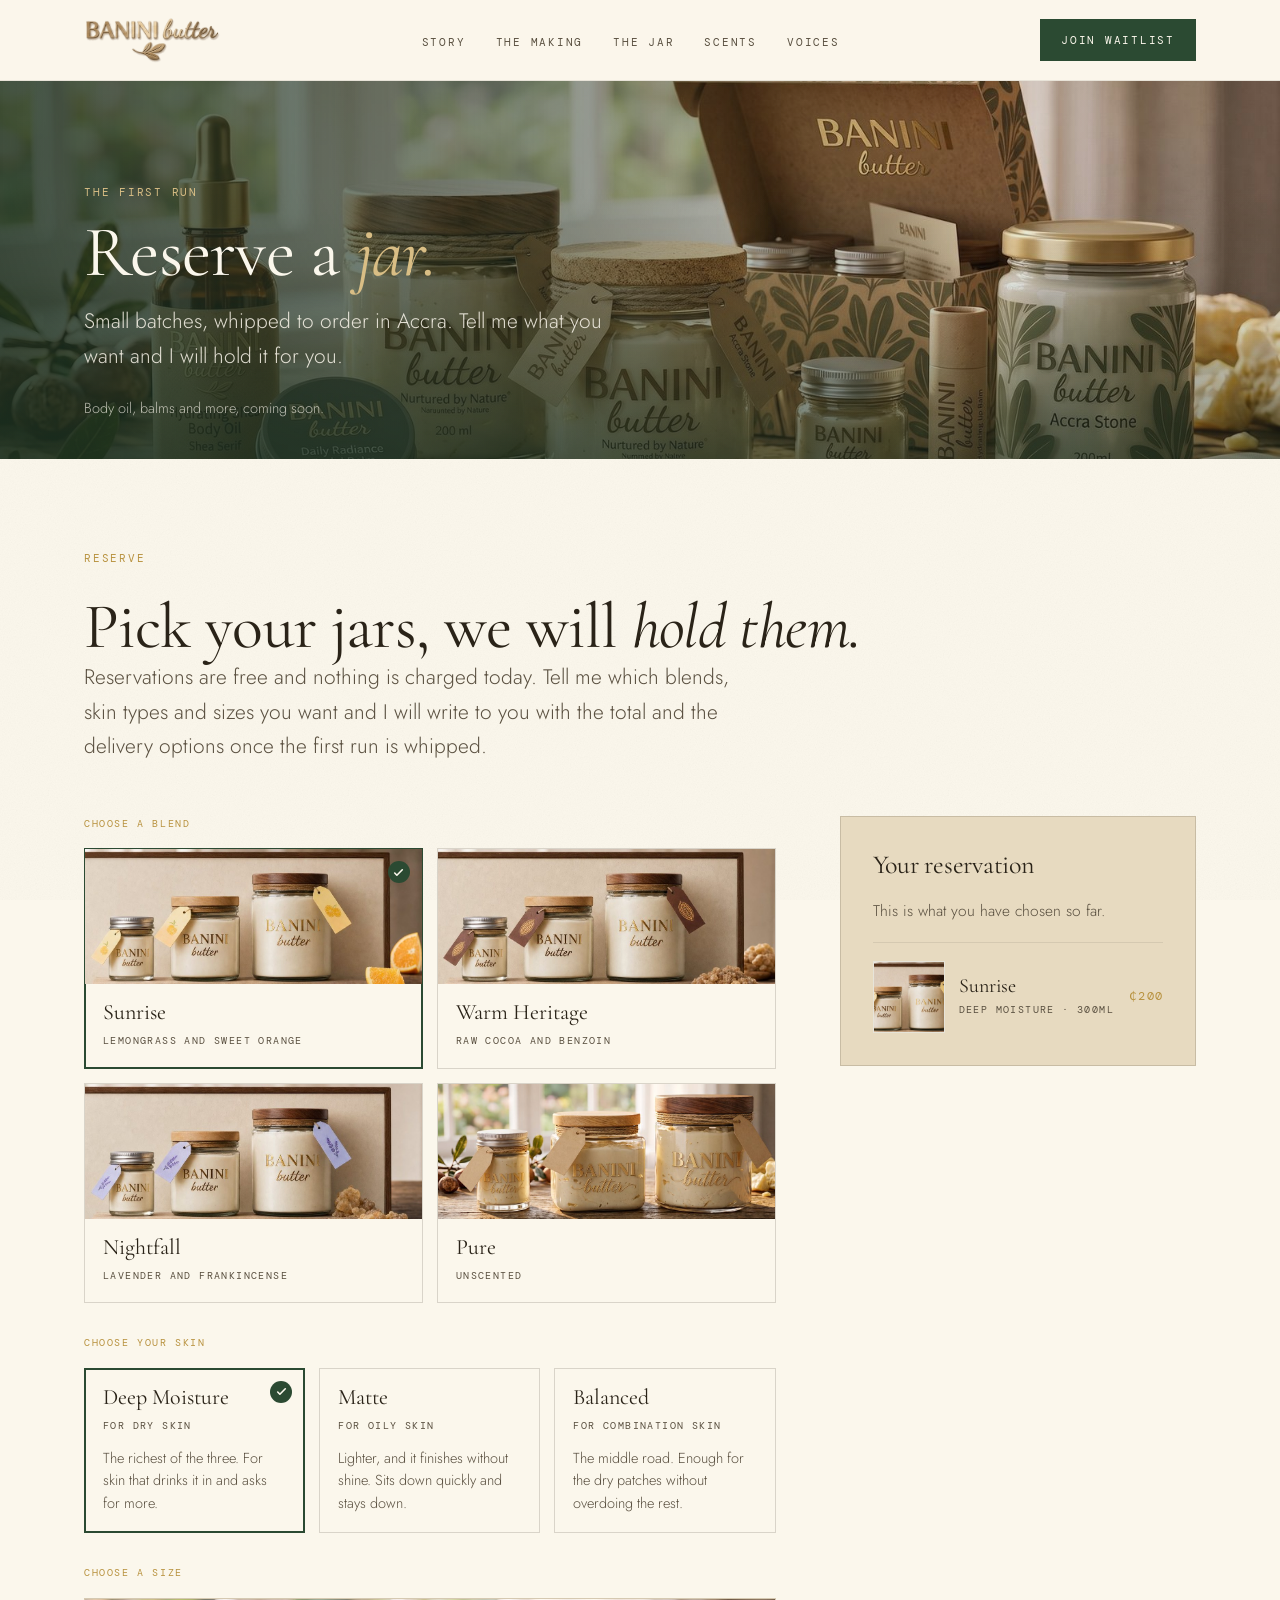
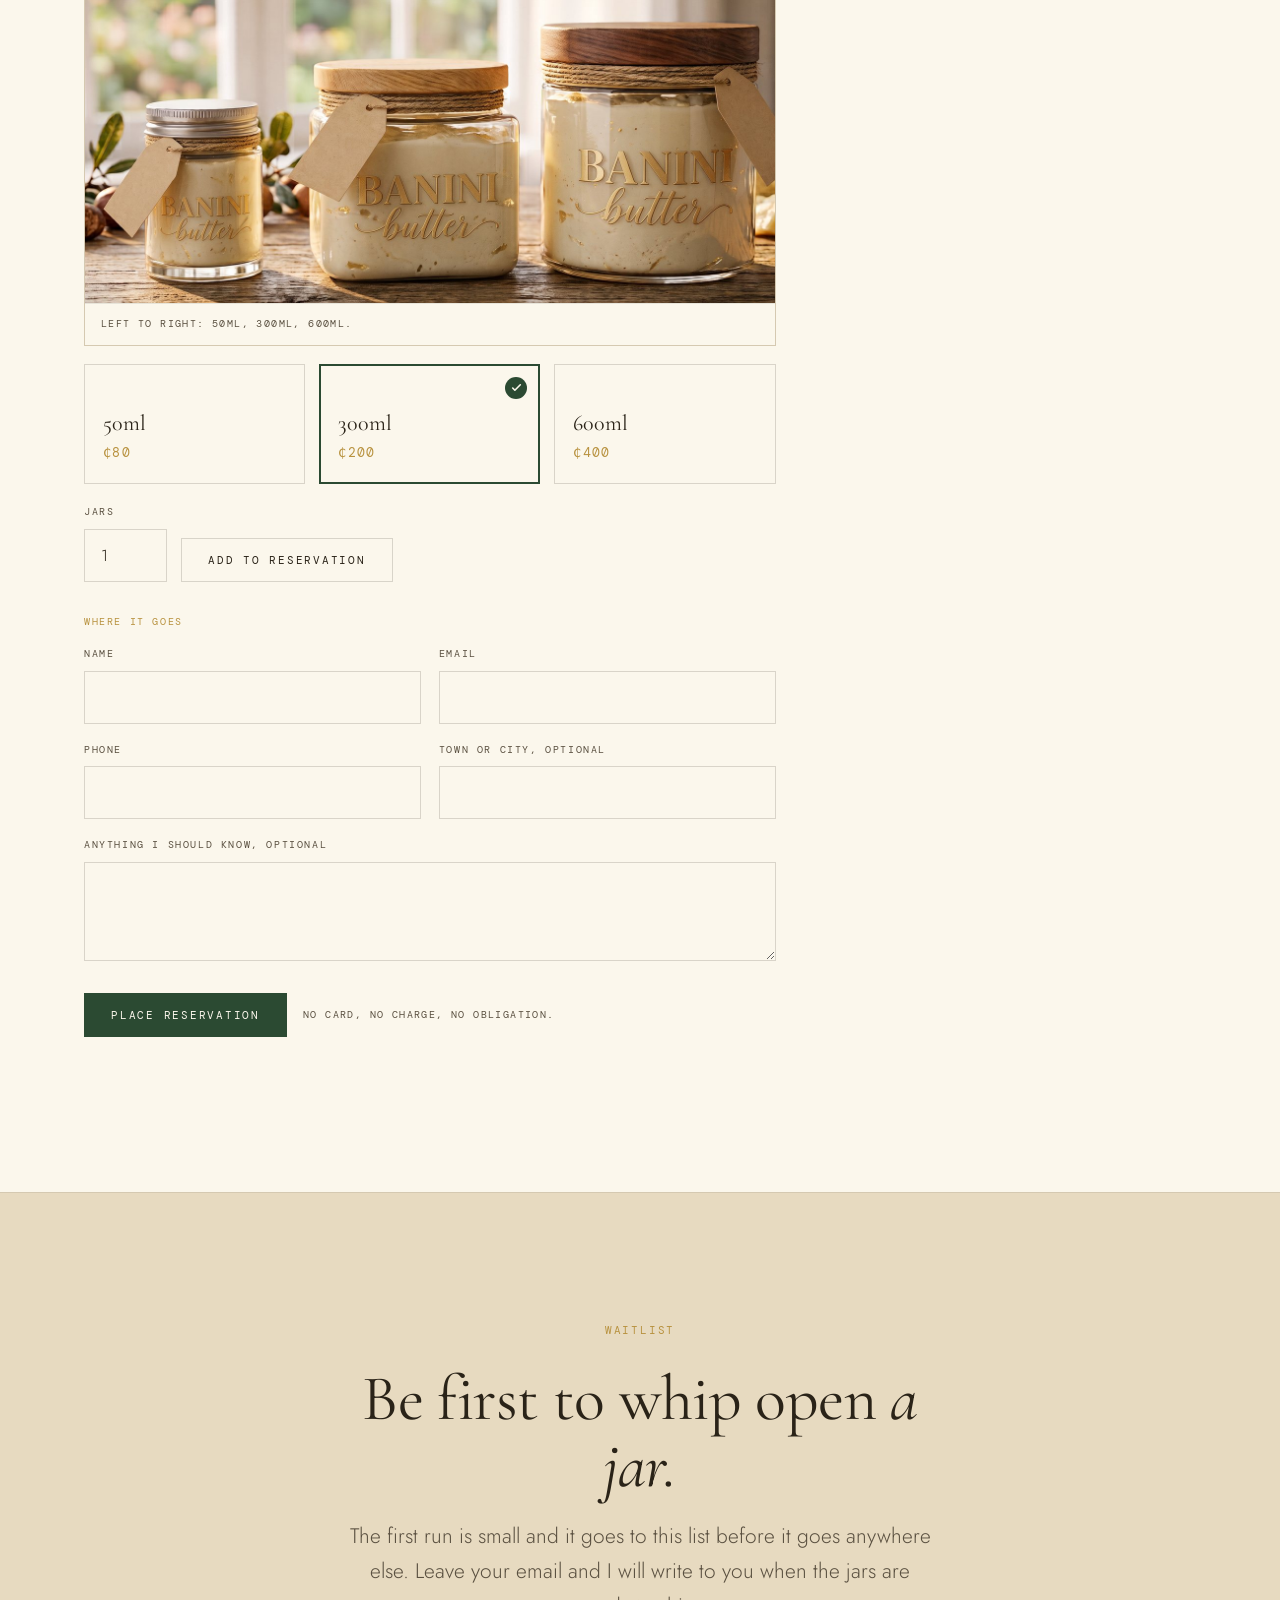
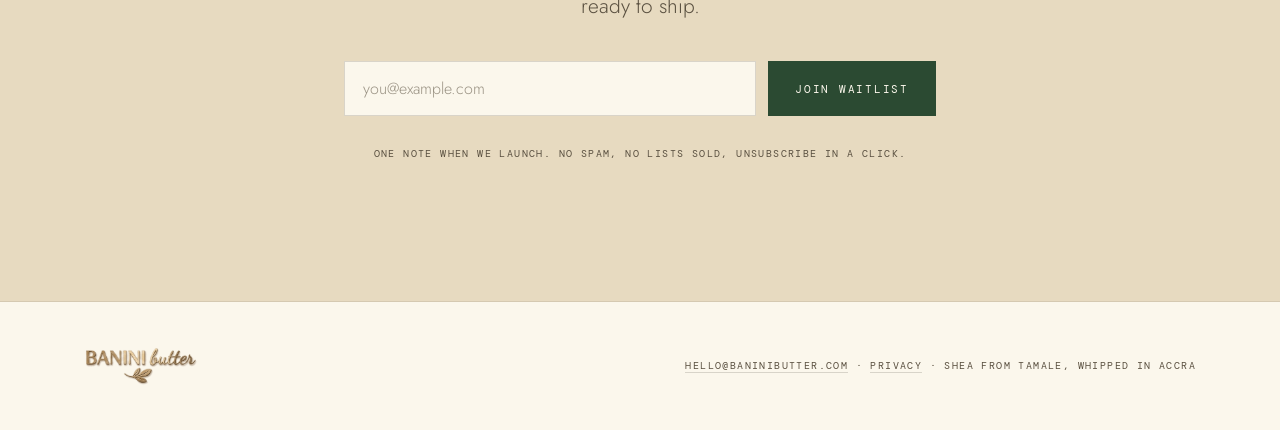
==== commit c5b93fec: "Serve the typefaces from this domain, not from Google Reading the site used to send every visitor's " ====
--- a/reserve/index.html
+++ b/reserve/index.html
@@ -21,10 +21,10 @@
 <meta property="og:image:height" content="630">
 <meta property="og:image:alt" content="The Banini Butter range on a wooden table: whipped shea butter in glass jars, body oil, facial balm, lip balms and a branded box">
 <meta name="twitter:card" content="summary_large_image">
-<link rel="preconnect" href="https://fonts.googleapis.com">
-<link rel="preconnect" href="https://fonts.gstatic.com" crossorigin>
-<link href="https://fonts.googleapis.com/css2?family=Cormorant+Garamond:ital,wght@0,300;0,400;0,500;0,600;1,300;1,400;1,500;1,600&family=DM+Mono:wght@400;500&family=Jost:wght@300;400;500&display=swap" rel="stylesheet">
-<link rel="stylesheet" href="../styles.css?v=20260917a">
+<link rel="preload" href="/assets/fonts/cormorant-garamond-400-normal-latin.woff2" as="font" type="font/woff2" crossorigin>
+<link rel="preload" href="/assets/fonts/jost-300-normal-latin.woff2" as="font" type="font/woff2" crossorigin>
+<link rel="stylesheet" href="/assets/fonts.css?v=20260923a">
+<link rel="stylesheet" href="../styles.css?v=20260923a">
 </head>
 <body>
 <a class="skip" href="#main">Skip to content</a>
--- a/assets/fonts.css
+++ b/assets/fonts.css
@@ -0,0 +1,104 @@
+/* Banini Butter typefaces, served from this domain rather than from Google.
+   Cormorant Garamond, DM Mono and Jost are all SIL Open Font License, which
+   permits this. Nothing about a visitor reaches a third party to load them.
+
+   Two subsets per face: latin for ordinary text, latin-ext for the rest,
+   which is where the cedi sign lives, so prices need it. A browser fetches
+   a file only when it needs a character from that range. */
+
+@font-face{
+  font-family:'Cormorant Garamond';
+  font-style:italic;
+  font-weight:400;
+  font-display:swap;
+  src:url('fonts/cormorant-garamond-400-italic-latin-ext.woff2') format('woff2');
+  unicode-range:U+0100-02BA, U+02BD-02C5, U+02C7-02CC, U+02CE-02D7, U+02DD-02FF, U+0304, U+0308, U+0329, U+1D00-1DBF, U+1E00-1E9F, U+1EF2-1EFF, U+2020, U+20A0-20AB, U+20AD-20C0, U+2113, U+2C60-2C7F, U+A720-A7FF;
+}
+@font-face{
+  font-family:'Cormorant Garamond';
+  font-style:italic;
+  font-weight:400;
+  font-display:swap;
+  src:url('fonts/cormorant-garamond-400-italic-latin.woff2') format('woff2');
+  unicode-range:U+0000-00FF, U+0131, U+0152-0153, U+02BB-02BC, U+02C6, U+02DA, U+02DC, U+0304, U+0308, U+0329, U+2000-206F, U+20AC, U+2122, U+2191, U+2193, U+2212, U+2215, U+FEFF, U+FFFD;
+}
+@font-face{
+  font-family:'Cormorant Garamond';
+  font-style:normal;
+  font-weight:400;
+  font-display:swap;
+  src:url('fonts/cormorant-garamond-400-normal-latin-ext.woff2') format('woff2');
+  unicode-range:U+0100-02BA, U+02BD-02C5, U+02C7-02CC, U+02CE-02D7, U+02DD-02FF, U+0304, U+0308, U+0329, U+1D00-1DBF, U+1E00-1E9F, U+1EF2-1EFF, U+2020, U+20A0-20AB, U+20AD-20C0, U+2113, U+2C60-2C7F, U+A720-A7FF;
+}
+@font-face{
+  font-family:'Cormorant Garamond';
+  font-style:normal;
+  font-weight:400;
+  font-display:swap;
+  src:url('fonts/cormorant-garamond-400-normal-latin.woff2') format('woff2');
+  unicode-range:U+0000-00FF, U+0131, U+0152-0153, U+02BB-02BC, U+02C6, U+02DA, U+02DC, U+0304, U+0308, U+0329, U+2000-206F, U+20AC, U+2122, U+2191, U+2193, U+2212, U+2215, U+FEFF, U+FFFD;
+}
+@font-face{
+  font-family:'DM Mono';
+  font-style:normal;
+  font-weight:400;
+  font-display:swap;
+  src:url('fonts/dm-mono-400-normal-latin-ext.woff2') format('woff2');
+  unicode-range:U+0100-02BA, U+02BD-02C5, U+02C7-02CC, U+02CE-02D7, U+02DD-02FF, U+0304, U+0308, U+0329, U+1D00-1DBF, U+1E00-1E9F, U+1EF2-1EFF, U+2020, U+20A0-20AB, U+20AD-20C0, U+2113, U+2C60-2C7F, U+A720-A7FF;
+}
+@font-face{
+  font-family:'DM Mono';
+  font-style:normal;
+  font-weight:400;
+  font-display:swap;
+  src:url('fonts/dm-mono-400-normal-latin.woff2') format('woff2');
+  unicode-range:U+0000-00FF, U+0131, U+0152-0153, U+02BB-02BC, U+02C6, U+02DA, U+02DC, U+0304, U+0308, U+0329, U+2000-206F, U+20AC, U+2122, U+2191, U+2193, U+2212, U+2215, U+FEFF, U+FFFD;
+}
+@font-face{
+  font-family:'Jost';
+  font-style:normal;
+  font-weight:300;
+  font-display:swap;
+  src:url('fonts/jost-300-normal-latin-ext.woff2') format('woff2');
+  unicode-range:U+0100-02BA, U+02BD-02C5, U+02C7-02CC, U+02CE-02D7, U+02DD-02FF, U+0304, U+0308, U+0329, U+1D00-1DBF, U+1E00-1E9F, U+1EF2-1EFF, U+2020, U+20A0-20AB, U+20AD-20C0, U+2113, U+2C60-2C7F, U+A720-A7FF;
+}
+@font-face{
+  font-family:'Jost';
+  font-style:normal;
+  font-weight:300;
+  font-display:swap;
+  src:url('fonts/jost-300-normal-latin.woff2') format('woff2');
+  unicode-range:U+0000-00FF, U+0131, U+0152-0153, U+02BB-02BC, U+02C6, U+02DA, U+02DC, U+0304, U+0308, U+0329, U+2000-206F, U+20AC, U+2122, U+2191, U+2193, U+2212, U+2215, U+FEFF, U+FFFD;
+}
+@font-face{
+  font-family:'Jost';
+  font-style:normal;
+  font-weight:400;
+  font-display:swap;
+  src:url('fonts/jost-400-normal-latin-ext.woff2') format('woff2');
+  unicode-range:U+0100-02BA, U+02BD-02C5, U+02C7-02CC, U+02CE-02D7, U+02DD-02FF, U+0304, U+0308, U+0329, U+1D00-1DBF, U+1E00-1E9F, U+1EF2-1EFF, U+2020, U+20A0-20AB, U+20AD-20C0, U+2113, U+2C60-2C7F, U+A720-A7FF;
+}
+@font-face{
+  font-family:'Jost';
+  font-style:normal;
+  font-weight:400;
+  font-display:swap;
+  src:url('fonts/jost-400-normal-latin.woff2') format('woff2');
+  unicode-range:U+0000-00FF, U+0131, U+0152-0153, U+02BB-02BC, U+02C6, U+02DA, U+02DC, U+0304, U+0308, U+0329, U+2000-206F, U+20AC, U+2122, U+2191, U+2193, U+2212, U+2215, U+FEFF, U+FFFD;
+}
+@font-face{
+  font-family:'Jost';
+  font-style:normal;
+  font-weight:500;
+  font-display:swap;
+  src:url('fonts/jost-500-normal-latin-ext.woff2') format('woff2');
+  unicode-range:U+0100-02BA, U+02BD-02C5, U+02C7-02CC, U+02CE-02D7, U+02DD-02FF, U+0304, U+0308, U+0329, U+1D00-1DBF, U+1E00-1E9F, U+1EF2-1EFF, U+2020, U+20A0-20AB, U+20AD-20C0, U+2113, U+2C60-2C7F, U+A720-A7FF;
+}
+@font-face{
+  font-family:'Jost';
+  font-style:normal;
+  font-weight:500;
+  font-display:swap;
+  src:url('fonts/jost-500-normal-latin.woff2') format('woff2');
+  unicode-range:U+0000-00FF, U+0131, U+0152-0153, U+02BB-02BC, U+02C6, U+02DA, U+02DC, U+0304, U+0308, U+0329, U+2000-206F, U+20AC, U+2122, U+2191, U+2193, U+2212, U+2215, U+FEFF, U+FFFD;
+}
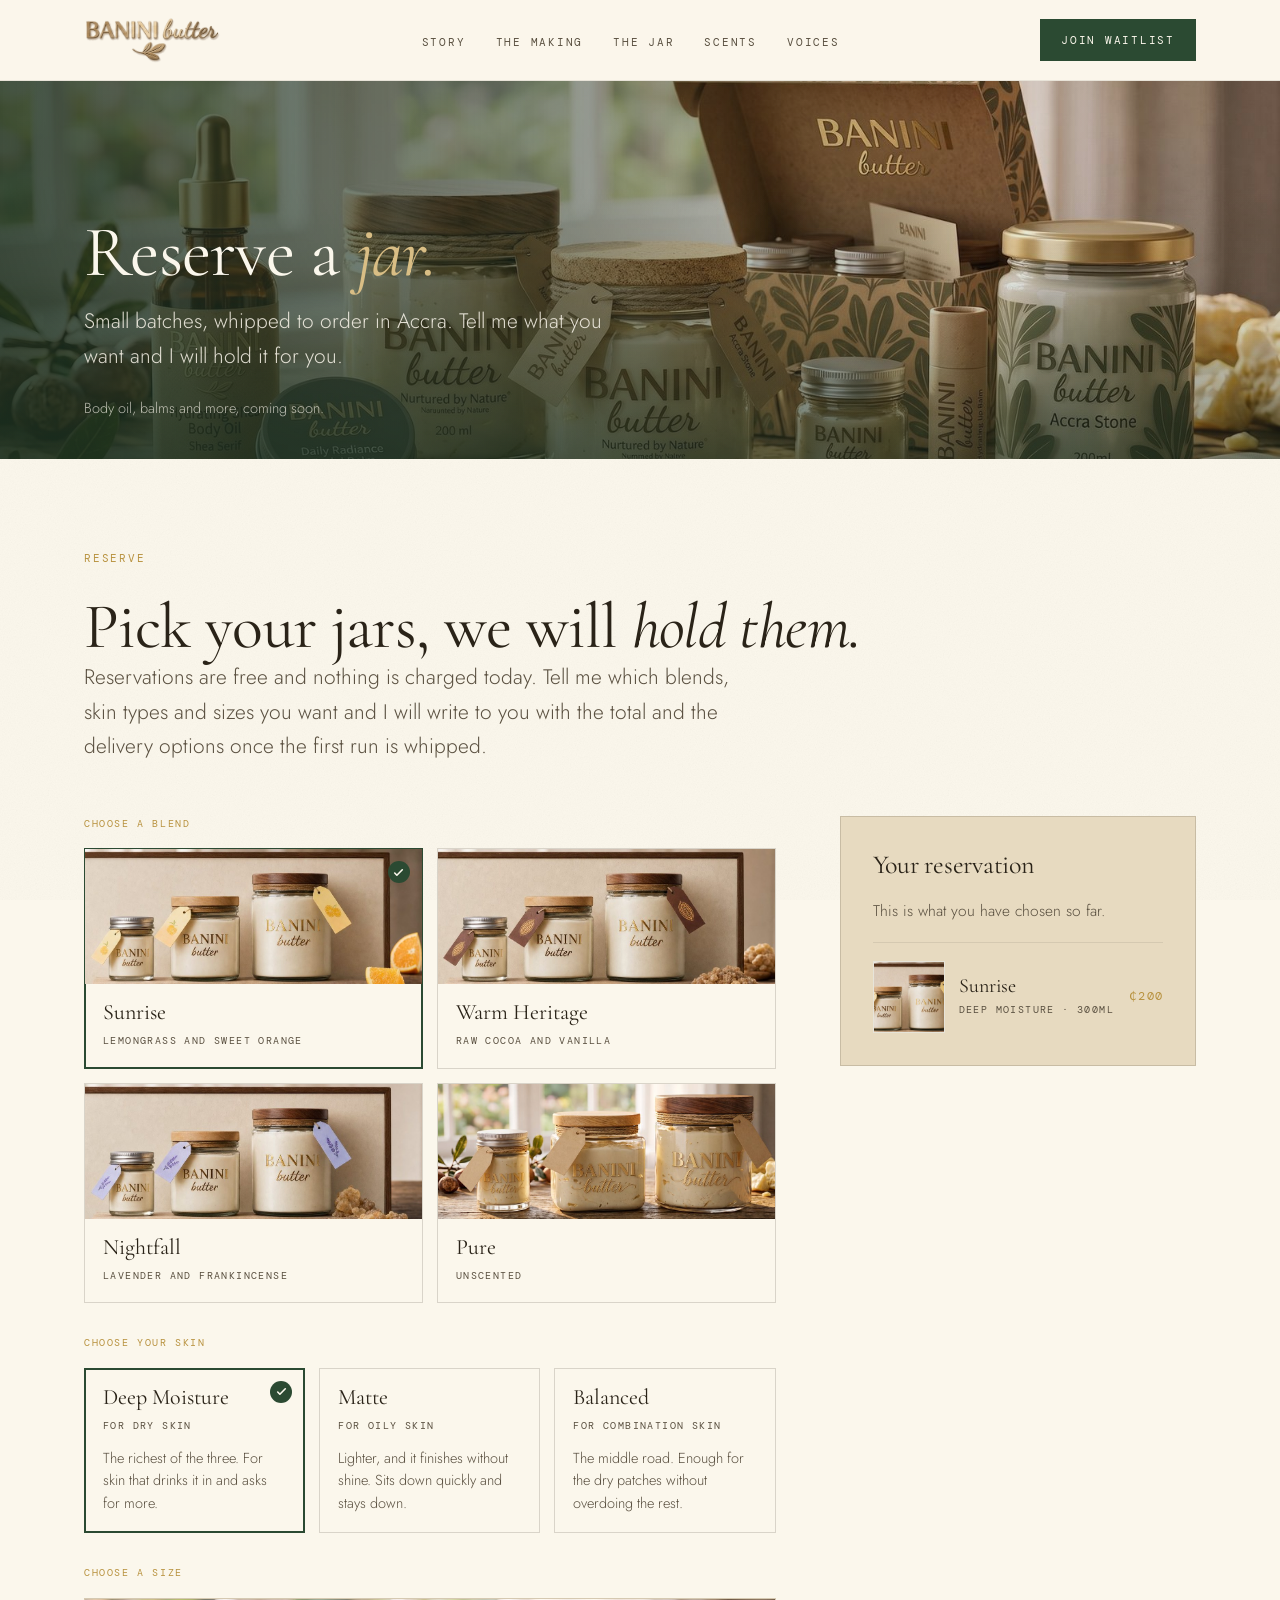
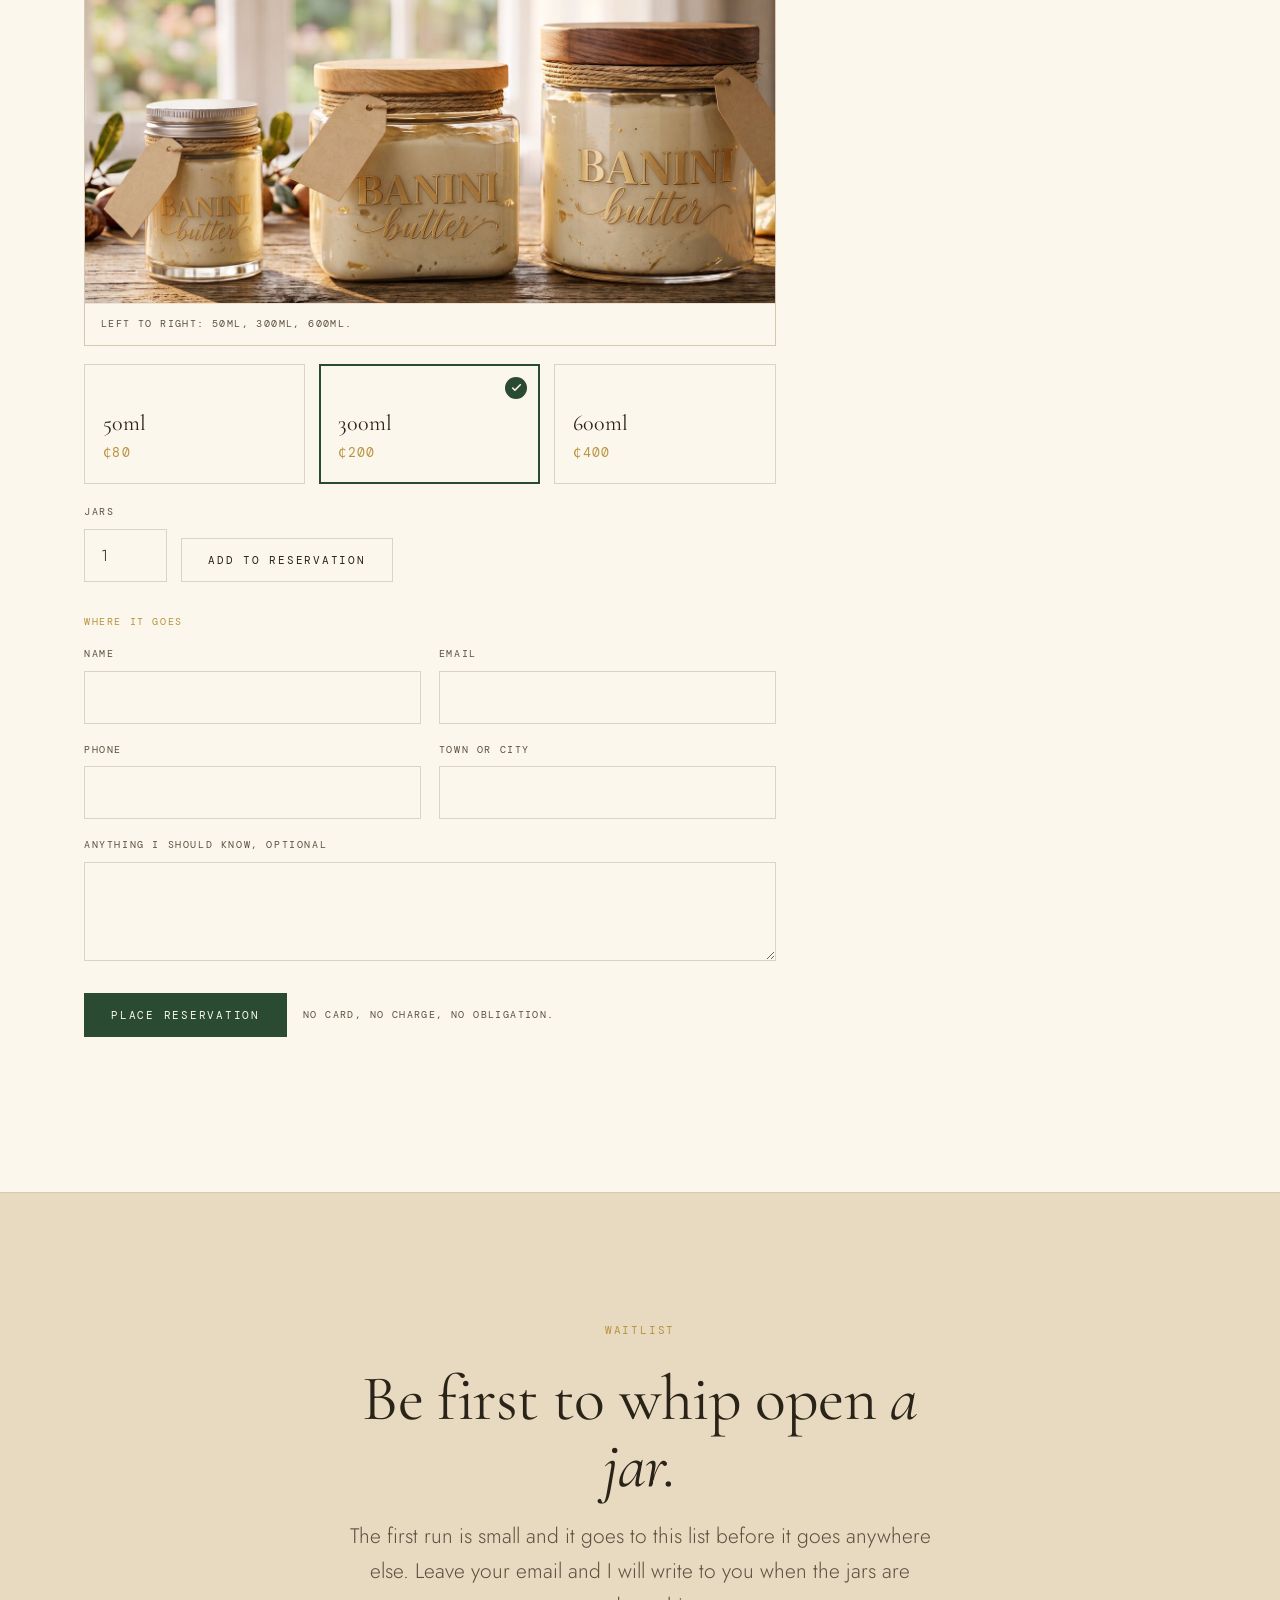
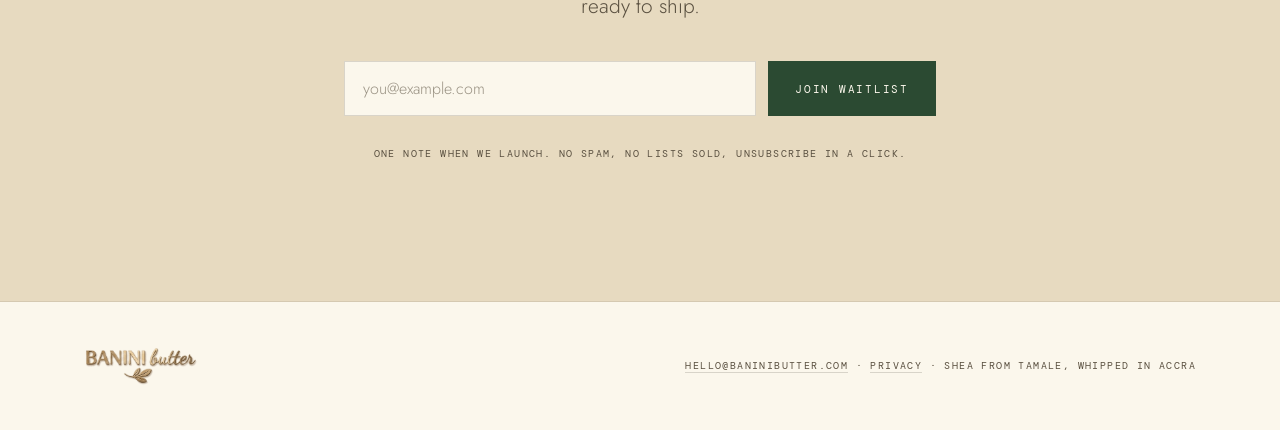
==== commit bf13a8bf: "Seven copy and layout corrections, and a town is now required - The method drops "until the texture " ====
--- a/reserve/index.html
+++ b/reserve/index.html
@@ -24,7 +24,7 @@
 <link rel="preload" href="/assets/fonts/cormorant-garamond-400-normal-latin.woff2" as="font" type="font/woff2" crossorigin>
 <link rel="preload" href="/assets/fonts/jost-300-normal-latin.woff2" as="font" type="font/woff2" crossorigin>
 <link rel="stylesheet" href="/assets/fonts.css?v=20260923a">
-<link rel="stylesheet" href="../styles.css?v=20260923a">
+<link rel="stylesheet" href="../styles.css?v=20260923c">
 </head>
 <body>
 <a class="skip" href="#main">Skip to content</a>
@@ -50,7 +50,6 @@
   <div class="ph-scrim" aria-hidden="true"></div>
   <div class="ph-copy">
     <div class="shell">
-      <span class="eyebrow">The first run</span>
       <h1 id="ph-h">Reserve a <em>jar.</em></h1>
       <p class="lede">Small batches, whipped to order in Accra. Tell me what you want and I will hold it for you.</p>
       <p class="ph-note">Body oil, balms and more, coming soon.</p>
@@ -74,7 +73,7 @@
               <span class="opt-name">Sunrise</span><span class="opt-note">Lemongrass and sweet orange</span></label>
             <label class="opt-card"><input type="radio" name="scent" value="warm-heritage" data-prices='{"50ml":100,"300ml":250,"600ml":500}'>
               <figure class="opt-shot" data-slot="blend-warm-heritage" hidden></figure>
-              <span class="opt-name">Warm Heritage</span><span class="opt-note">Raw cocoa and benzoin</span></label>
+              <span class="opt-name">Warm Heritage</span><span class="opt-note">Raw cocoa and vanilla</span></label>
             <label class="opt-card"><input type="radio" name="scent" value="nightfall" data-prices='{"50ml":80,"300ml":200,"600ml":400}'>
               <figure class="opt-shot" data-slot="blend-nightfall" hidden></figure>
               <span class="opt-name">Nightfall</span><span class="opt-note">Lavender and frankincense</span></label>
@@ -138,8 +137,8 @@
               <input type="tel" id="phone" name="phone" autocomplete="tel" maxlength="40" required>
             </div>
             <div class="field">
-              <label for="city">Town or city, optional</label>
-              <input type="text" id="city" name="city" autocomplete="address-level2" maxlength="120">
+              <label for="city">Town or city</label>
+              <input type="text" id="city" name="city" autocomplete="address-level2" maxlength="120" required>
             </div>
           </div>
           <div class="field" style="margin-top:18px">
@@ -211,6 +210,6 @@
 </footer>
 
 <script src="../config.js?v=20260828a" defer></script>
-<script src="../app.js?v=20260911e" defer></script>
+<script src="../app.js?v=20260923a" defer></script>
 </body>
 </html>
--- a/styles.css
+++ b/styles.css
@@ -316,6 +316,9 @@
 .scent p{margin:0;font-size:15.5px;color:var(--ink-soft)}
 .size-strip{display:flex;flex-wrap:wrap;gap:10px 34px;margin-top:44px;padding-top:22px;border-top:1px solid var(--line-soft)}
 .size-strip span{font-family:var(--mono);font-size:11px;letter-spacing:.16em;text-transform:uppercase;color:var(--ink-soft)}
+/* the three sizes wrap as one, so the label can never take one of them
+   onto its own line and leave the other two below */
+.size-strip-list{display:flex;flex-wrap:wrap;gap:10px 34px}
 .size-strip b{color:var(--gold);font-weight:400}
 @media (max-width:600px){.scent-grid{grid-template-columns:1fr}}
 
@@ -447,8 +450,10 @@
 /* ---------- legal pages ---------- */
 .legal-h1{font-size:clamp(38px,5.2vw,68px);margin-bottom:20px}
 .legal{max-width:62ch;margin-top:clamp(40px,5vw,64px)}
-.legal-date{font-family:var(--mono);font-size:10px;letter-spacing:.16em;text-transform:uppercase;
-  color:var(--ink-soft);margin:0 0 34px;padding-bottom:18px;border-bottom:1px solid var(--line-soft)}
+/* the date sits at the foot, quieter than the policy it dates.
+   Scoped under .legal so it outranks .legal p, which sets 16.5px. */
+.legal .legal-date{font-family:var(--mono);font-size:9px;letter-spacing:.14em;text-transform:uppercase;
+  color:var(--ink-soft);opacity:.72;margin:12px 0 0;line-height:1.6}
 .legal h2{font-size:clamp(20px,2.2vw,25px);margin:38px 0 12px}
 .legal h2:first-of-type{margin-top:0}
 .legal p{margin:0 0 14px;color:var(--ink-soft);font-size:16.5px;line-height:1.7}
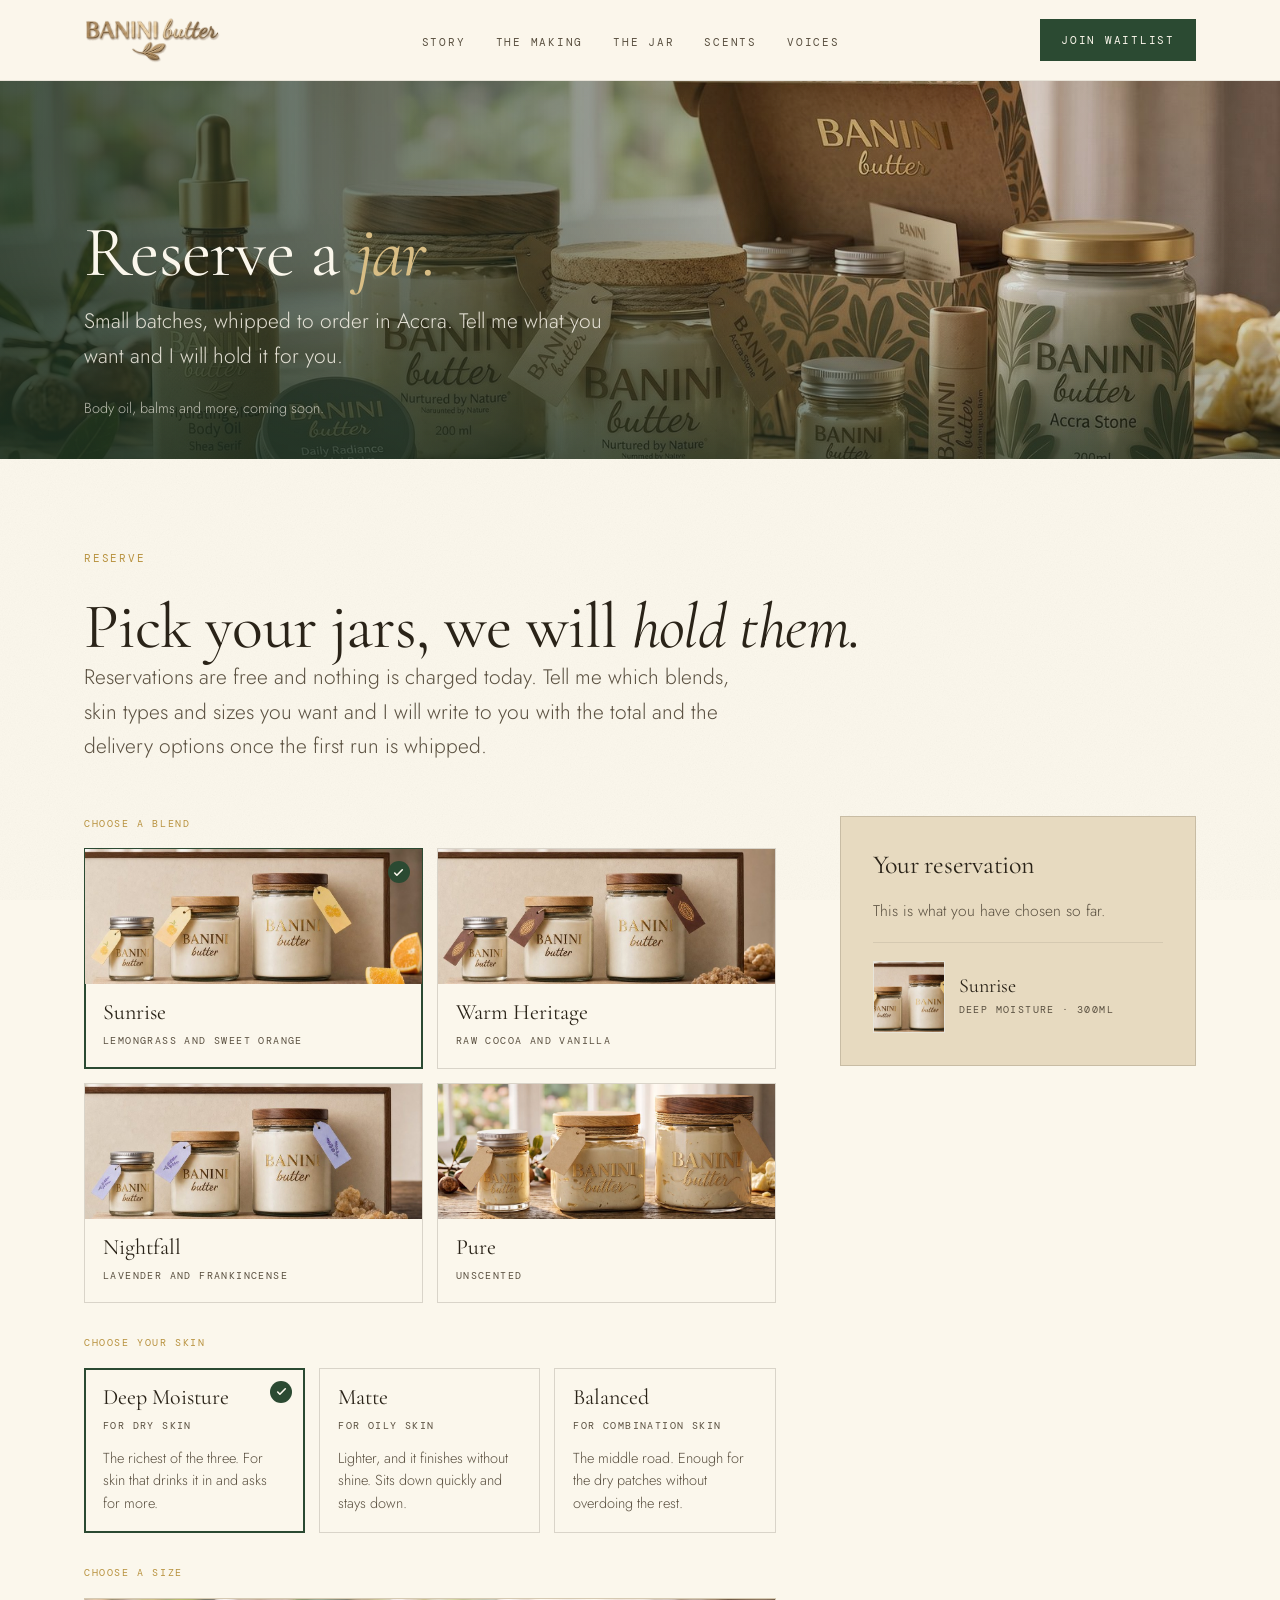
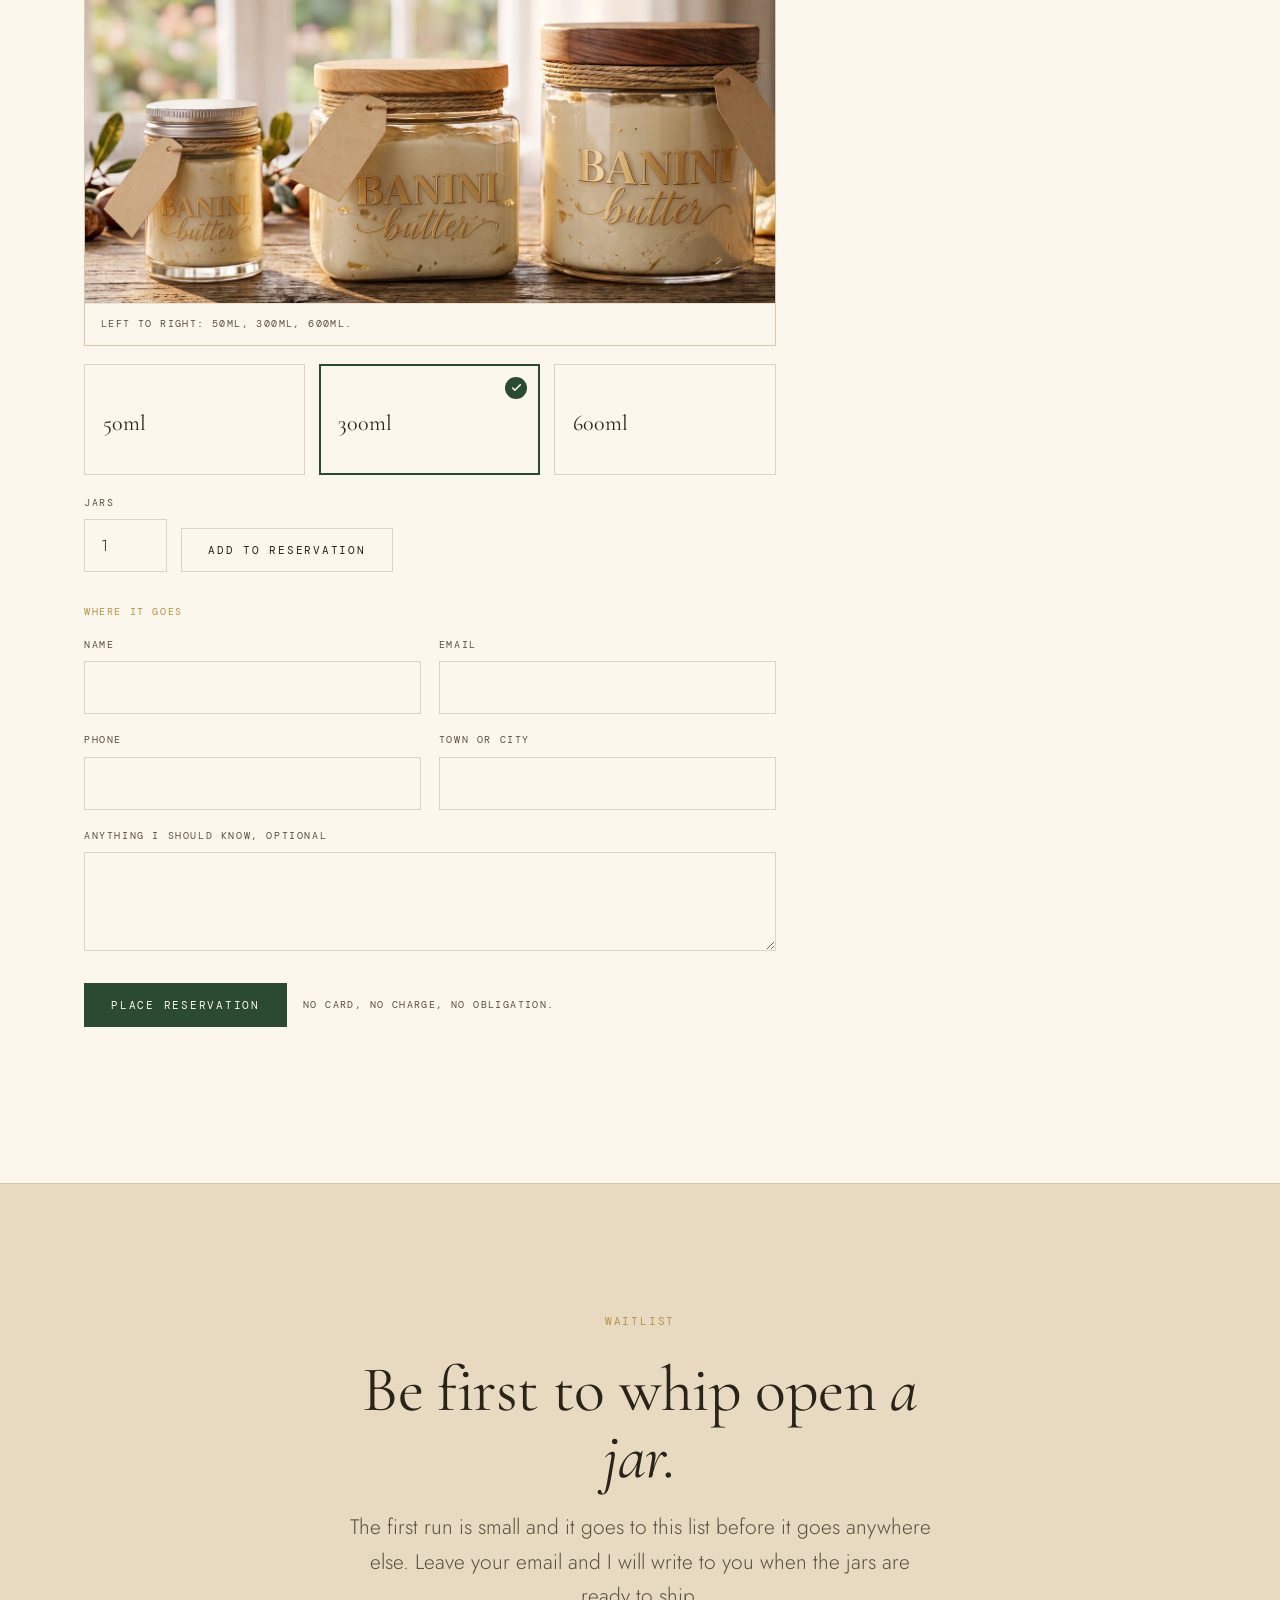
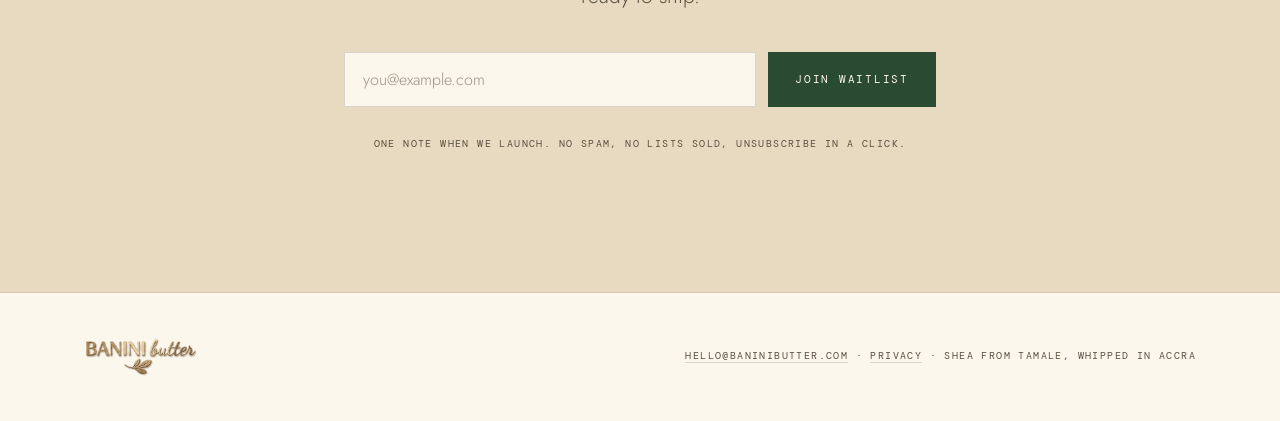
==== commit f8ec4918: "Take the prices off the website, leave them in the database Prices are gone from the reserve page: t" ====
--- a/reserve/index.html
+++ b/reserve/index.html
@@ -24,7 +24,7 @@
 <link rel="preload" href="/assets/fonts/cormorant-garamond-400-normal-latin.woff2" as="font" type="font/woff2" crossorigin>
 <link rel="preload" href="/assets/fonts/jost-300-normal-latin.woff2" as="font" type="font/woff2" crossorigin>
 <link rel="stylesheet" href="/assets/fonts.css?v=20260923a">
-<link rel="stylesheet" href="../styles.css?v=20260923c">
+<link rel="stylesheet" href="../styles.css?v=20261007a">
 </head>
 <body>
 <a class="skip" href="#main">Skip to content</a>
@@ -68,16 +68,16 @@
         <fieldset>
           <legend>Choose a blend</legend>
           <div class="opt-grid blends" id="scentOptions">
-            <label class="opt-card"><input type="radio" name="scent" value="sunrise" data-prices='{"50ml":80,"300ml":200,"600ml":400}' checked>
+            <label class="opt-card"><input type="radio" name="scent" value="sunrise" checked>
               <figure class="opt-shot" data-slot="blend-sunrise" hidden></figure>
               <span class="opt-name">Sunrise</span><span class="opt-note">Lemongrass and sweet orange</span></label>
-            <label class="opt-card"><input type="radio" name="scent" value="warm-heritage" data-prices='{"50ml":100,"300ml":250,"600ml":500}'>
+            <label class="opt-card"><input type="radio" name="scent" value="warm-heritage">
               <figure class="opt-shot" data-slot="blend-warm-heritage" hidden></figure>
               <span class="opt-name">Warm Heritage</span><span class="opt-note">Raw cocoa and vanilla</span></label>
-            <label class="opt-card"><input type="radio" name="scent" value="nightfall" data-prices='{"50ml":80,"300ml":200,"600ml":400}'>
+            <label class="opt-card"><input type="radio" name="scent" value="nightfall">
               <figure class="opt-shot" data-slot="blend-nightfall" hidden></figure>
               <span class="opt-name">Nightfall</span><span class="opt-note">Lavender and frankincense</span></label>
-            <label class="opt-card"><input type="radio" name="scent" value="pure" data-prices='{"50ml":73,"300ml":182,"600ml":364}'>
+            <label class="opt-card"><input type="radio" name="scent" value="pure">
               <figure class="opt-shot" data-slot="blend-pure" hidden></figure>
               <span class="opt-name">Pure</span><span class="opt-note">Unscented</span></label>
           </div>
@@ -105,12 +105,12 @@
             <figcaption>Left to right: 50ml, 300ml, 600ml.</figcaption>
           </figure>
           <div class="opt-grid sizes" id="sizeOptions">
-            <label class="opt-card"><input type="radio" name="size" value="50ml" data-price="80">
-              <span class="opt-name">50ml</span><span class="opt-price" data-price-for="50ml">&#8373;80</span></label>
-            <label class="opt-card"><input type="radio" name="size" value="300ml" data-price="200" checked>
-              <span class="opt-name">300ml</span><span class="opt-price" data-price-for="300ml">&#8373;200</span></label>
-            <label class="opt-card"><input type="radio" name="size" value="600ml" data-price="400">
-              <span class="opt-name">600ml</span><span class="opt-price" data-price-for="600ml">&#8373;400</span></label>
+            <label class="opt-card"><input type="radio" name="size" value="50ml">
+              <span class="opt-name">50ml</span></label>
+            <label class="opt-card"><input type="radio" name="size" value="300ml" checked>
+              <span class="opt-name">300ml</span></label>
+            <label class="opt-card"><input type="radio" name="size" value="600ml">
+              <span class="opt-name">600ml</span></label>
           </div>
           <div class="qty-row" style="margin-top:20px">
             <div class="field narrow">
@@ -168,13 +168,8 @@
             <span class="prev-name" id="prevName">Sunrise</span>
             <span class="prev-spec" id="prevSpec">Deep Moisture &#183; 300ml</span>
           </div>
-          <span class="prev-price" id="prevPrice">&#8373;200</span>
         </div>
         <ul class="lines" id="lines"></ul>
-        <div class="basket-total" hidden id="basketTotal">
-          <span class="mono">Indicative total</span>
-          <b><span id="totalValue">&#8373;0</span></b>
-        </div>
         <p class="basket-note" hidden></p>
       </aside>
     </div>
@@ -210,6 +205,6 @@
 </footer>
 
 <script src="../config.js?v=20260828a" defer></script>
-<script src="../app.js?v=20260923a" defer></script>
+<script src="../app.js?v=20261007a" defer></script>
 </body>
 </html>
--- a/styles.css
+++ b/styles.css
@@ -49,7 +49,7 @@
 p{margin:0 0 1.1em}
 .lede{font-size:clamp(18px,2vw,21px);color:var(--ink-soft);max-width:56ch}
 
-.mono,.eyebrow,.label,.stat-label,.price{
+.mono,.eyebrow,.label,.stat-label{
   font-family:var(--mono);text-transform:uppercase;letter-spacing:.16em;font-size:11px;font-weight:400;
 }
 .eyebrow{color:var(--gold);display:block;margin-bottom:26px}
@@ -352,7 +352,6 @@
 .opt-name{font-family:var(--display);font-size:22px;line-height:1.15;margin-top:16px}
 .opt-note{font-family:var(--mono);font-size:10px;letter-spacing:.14em;text-transform:uppercase;color:var(--ink-soft);margin-top:8px}
 .opt-body{font-size:14.5px;line-height:1.55;color:var(--ink-soft);margin-top:12px}
-.opt-price{font-family:var(--mono);font-size:12px;letter-spacing:.1em;color:var(--gold)}
 
 .opt-shot{margin:0;width:100%;aspect-ratio:5 / 2;overflow:hidden;background:var(--kraft)}
 .opt-shot img,.opt-shot .media{width:100%;height:100%;object-fit:cover;display:block}
@@ -374,9 +373,10 @@
 .size-shot img{width:100%;height:auto;display:block}
 .size-shot figcaption{font-family:var(--mono);font-size:10px;letter-spacing:.14em;text-transform:uppercase;
   color:var(--ink-soft);padding:12px 16px;border-top:1px solid var(--line-soft);background:var(--cream)}
-.opt-grid.sizes .opt-card{padding-top:4px}
+/* with the price gone the card holds one word, so the space above it, left
+   clear for the tick, is balanced by the same below */
+.opt-grid.sizes .opt-card{padding-top:4px;padding-bottom:38px}
 .opt-grid.sizes .opt-name{margin-top:42px}
-.opt-grid.sizes .opt-price{margin-top:6px;margin-bottom:2px;font-size:13px}
 .qty-row{display:flex;flex-wrap:wrap;align-items:flex-end;gap:14px}
 .field{display:flex;flex-direction:column;gap:8px;min-width:0}
 .field label{font-family:var(--mono);font-size:10px;letter-spacing:.16em;text-transform:uppercase;color:var(--ink-soft)}
@@ -400,28 +400,23 @@
 .basket h3{margin-bottom:18px}
 .basket-empty{font-size:15.5px;color:var(--ink-soft);margin:0}
 /* the panel shows the current choice before anything is added to it */
-.basket-preview{display:grid;grid-template-columns:72px 1fr auto;gap:14px;align-items:center;
+.basket-preview{display:grid;grid-template-columns:72px 1fr;gap:14px;align-items:center;
   margin-top:18px;padding-top:18px;border-top:1px solid var(--line-soft)}
 .prev-shot{margin:0;width:72px;aspect-ratio:1;overflow:hidden;background:var(--cream);border:1px solid var(--line-soft)}
 .prev-shot img{width:100%;height:100%;object-fit:cover;display:block}
 .prev-copy{display:flex;flex-direction:column;gap:5px;min-width:0}
 .prev-name{font-family:var(--display);font-size:20px;line-height:1.1}
 .prev-spec{font-family:var(--mono);font-size:10px;letter-spacing:.14em;text-transform:uppercase;color:var(--ink-soft)}
-.prev-price{font-family:var(--mono);font-size:12px;letter-spacing:.1em;color:var(--gold)}
 
 .lines{list-style:none;margin:0;padding:0}
-.lines li{display:grid;grid-template-columns:1fr auto auto;gap:14px;align-items:baseline;padding:14px 0;border-bottom:1px solid var(--line-soft)}
+.lines li{display:grid;grid-template-columns:1fr auto;gap:14px;align-items:baseline;padding:14px 0;border-bottom:1px solid var(--line-soft)}
 .lines .line-name{font-size:16px}
 .lines .line-name small{display:block;font-family:var(--mono);font-size:10px;letter-spacing:.14em;text-transform:uppercase;color:var(--ink-soft);margin-top:4px}
-.lines .line-cost{font-family:var(--mono);font-size:12px;letter-spacing:.08em}
 .lines .remove{
   background:none;border:0;padding:4px 6px;cursor:pointer;color:var(--ink-soft);
   font-family:var(--mono);font-size:10px;letter-spacing:.14em;text-transform:uppercase;
 }
 .lines .remove:hover{color:var(--clay)}
-.basket-total{display:flex;justify-content:space-between;align-items:baseline;margin-top:20px;padding-top:18px;border-top:1px solid var(--line)}
-.basket-total .mono{color:var(--ink-soft)}
-.basket-total b{font-family:var(--display);font-size:30px;font-weight:400;color:var(--green)}
 .basket-note{font-family:var(--mono);font-size:10px;letter-spacing:.14em;text-transform:uppercase;color:var(--ink-soft);margin:18px 0 0;line-height:1.9}
 .reserve-actions{display:flex;flex-wrap:wrap;gap:16px;align-items:center;margin-top:28px}
 .btn[disabled]{opacity:.5;cursor:not-allowed}
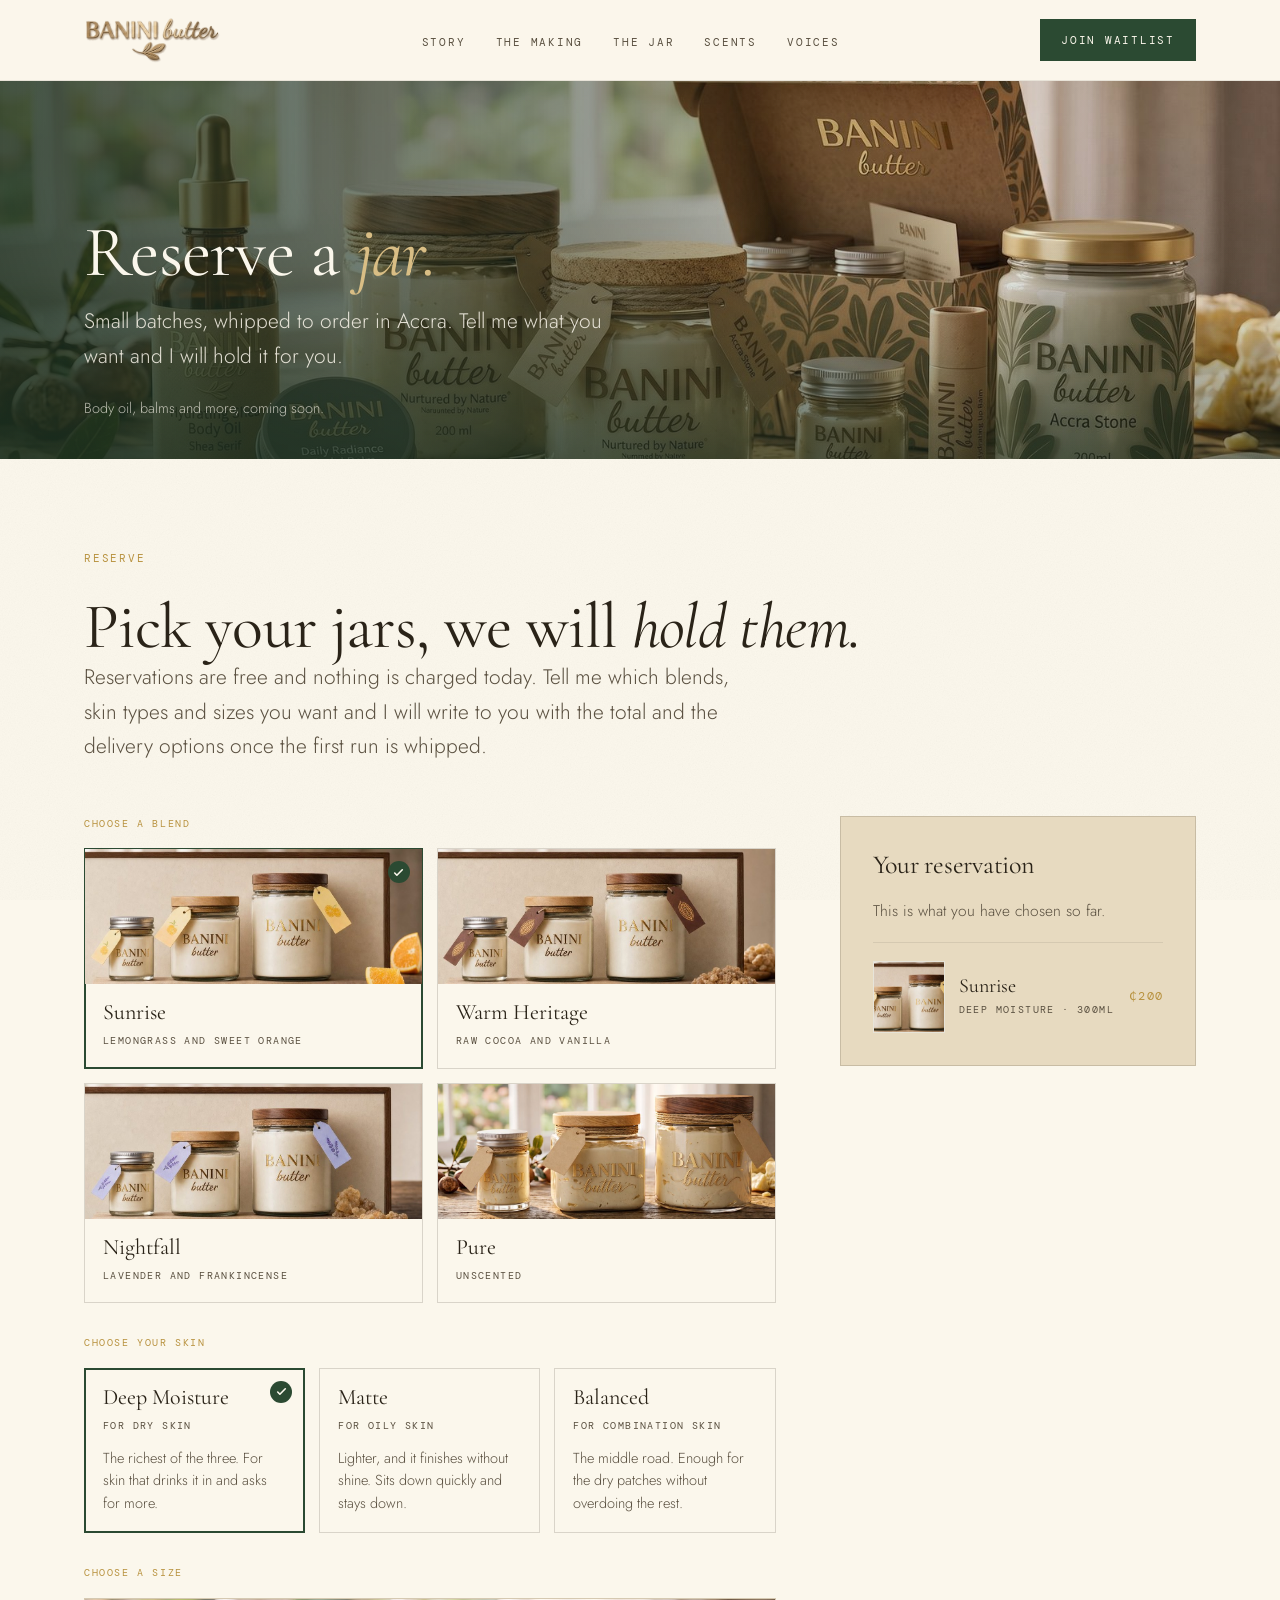
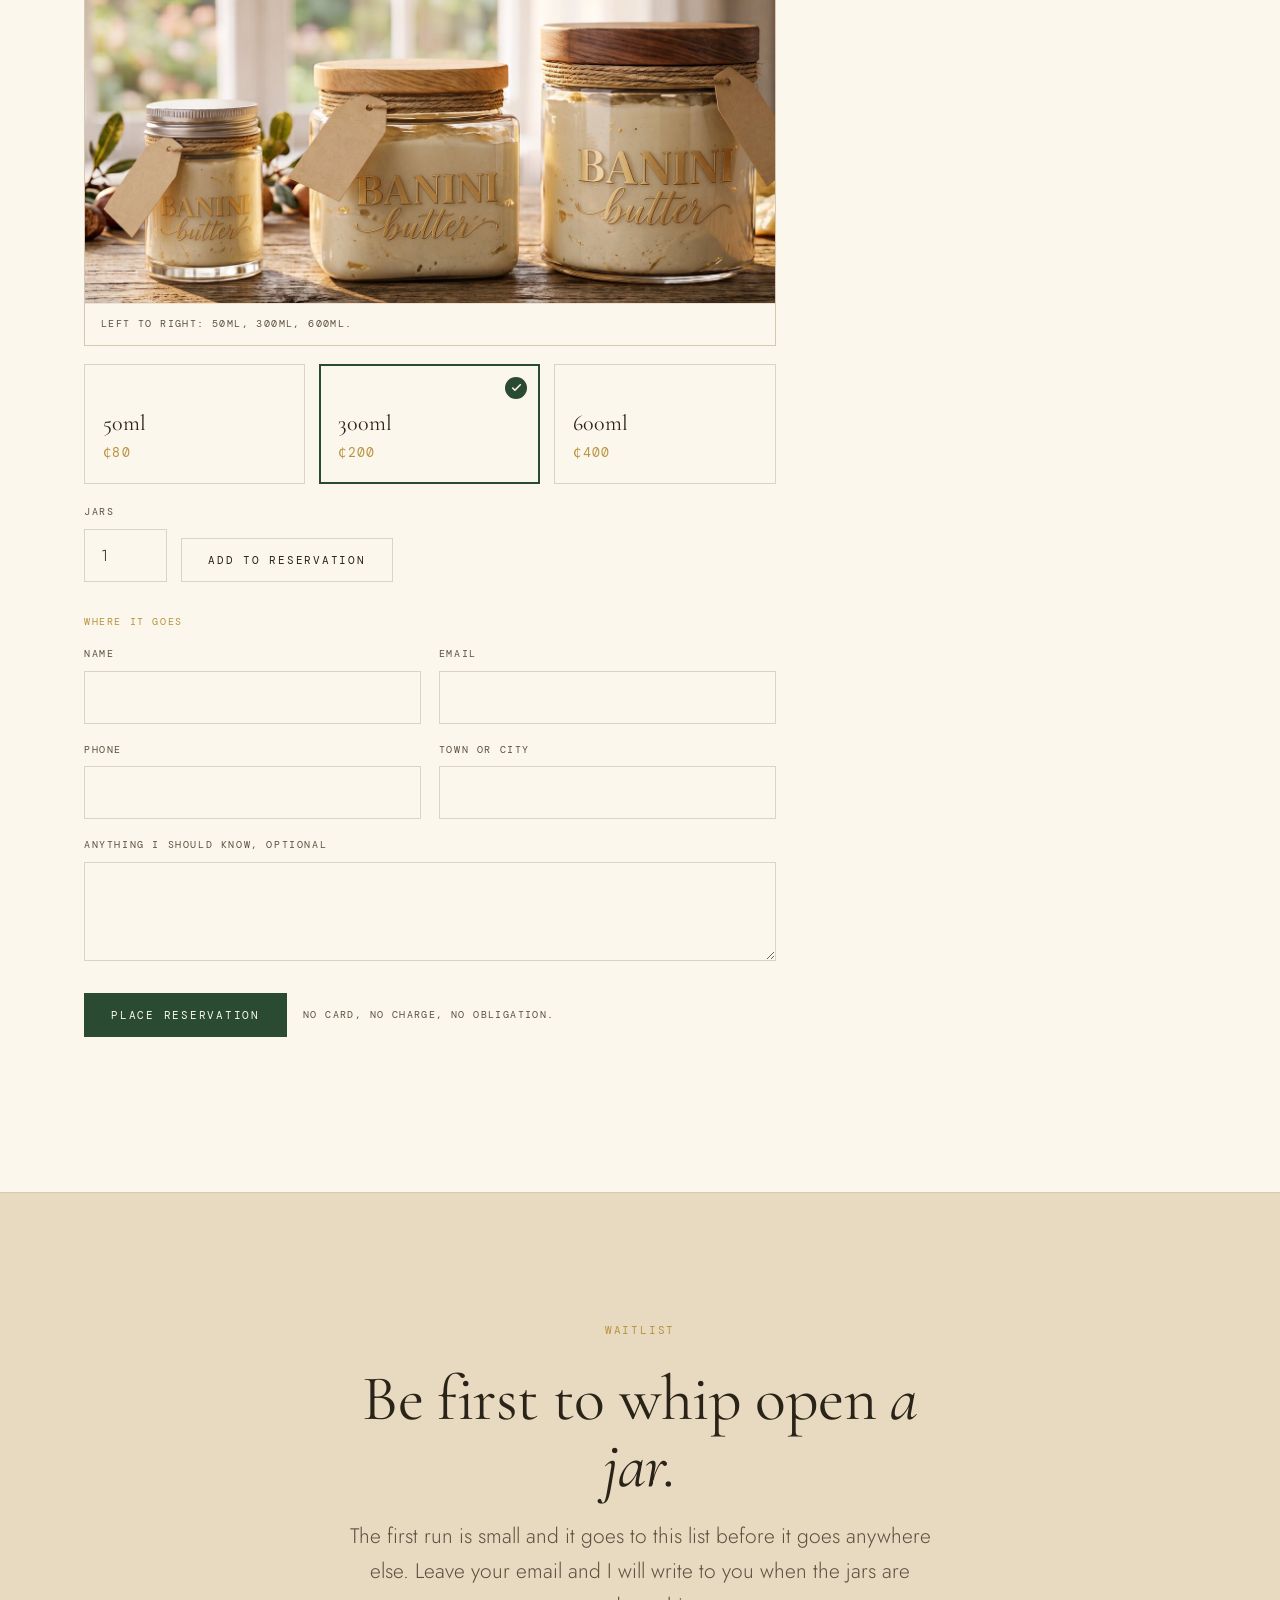
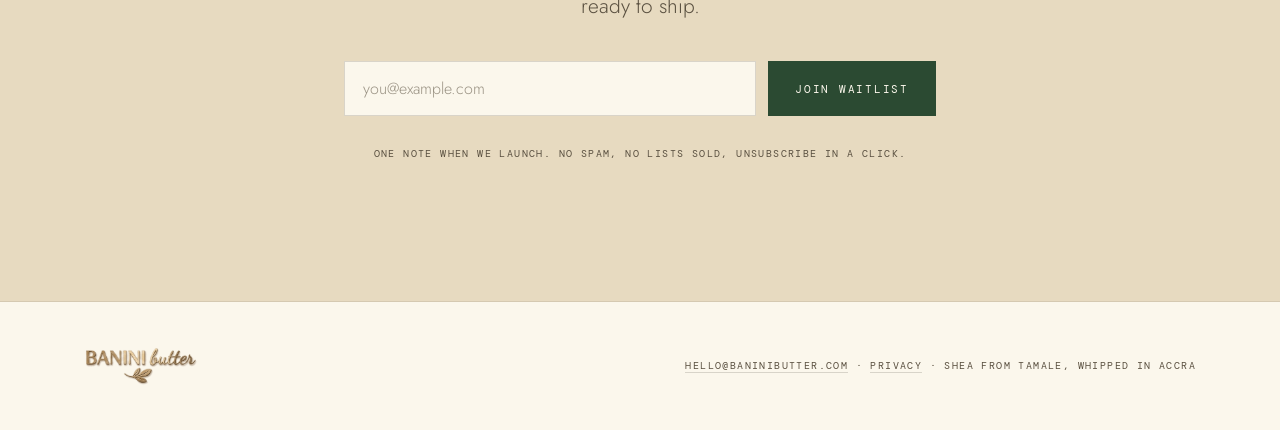
==== commit 23cae2ea: "Revert "Take the prices off the website, leave them in the database" This reverts dcc5714. Asked to " ====
--- a/reserve/index.html
+++ b/reserve/index.html
@@ -24,7 +24,7 @@
 <link rel="preload" href="/assets/fonts/cormorant-garamond-400-normal-latin.woff2" as="font" type="font/woff2" crossorigin>
 <link rel="preload" href="/assets/fonts/jost-300-normal-latin.woff2" as="font" type="font/woff2" crossorigin>
 <link rel="stylesheet" href="/assets/fonts.css?v=20260923a">
-<link rel="stylesheet" href="../styles.css?v=20261007a">
+<link rel="stylesheet" href="../styles.css?v=20260923c">
 </head>
 <body>
 <a class="skip" href="#main">Skip to content</a>
@@ -68,16 +68,16 @@
         <fieldset>
           <legend>Choose a blend</legend>
           <div class="opt-grid blends" id="scentOptions">
-            <label class="opt-card"><input type="radio" name="scent" value="sunrise" checked>
+            <label class="opt-card"><input type="radio" name="scent" value="sunrise" data-prices='{"50ml":80,"300ml":200,"600ml":400}' checked>
               <figure class="opt-shot" data-slot="blend-sunrise" hidden></figure>
               <span class="opt-name">Sunrise</span><span class="opt-note">Lemongrass and sweet orange</span></label>
-            <label class="opt-card"><input type="radio" name="scent" value="warm-heritage">
+            <label class="opt-card"><input type="radio" name="scent" value="warm-heritage" data-prices='{"50ml":100,"300ml":250,"600ml":500}'>
               <figure class="opt-shot" data-slot="blend-warm-heritage" hidden></figure>
               <span class="opt-name">Warm Heritage</span><span class="opt-note">Raw cocoa and vanilla</span></label>
-            <label class="opt-card"><input type="radio" name="scent" value="nightfall">
+            <label class="opt-card"><input type="radio" name="scent" value="nightfall" data-prices='{"50ml":80,"300ml":200,"600ml":400}'>
               <figure class="opt-shot" data-slot="blend-nightfall" hidden></figure>
               <span class="opt-name">Nightfall</span><span class="opt-note">Lavender and frankincense</span></label>
-            <label class="opt-card"><input type="radio" name="scent" value="pure">
+            <label class="opt-card"><input type="radio" name="scent" value="pure" data-prices='{"50ml":73,"300ml":182,"600ml":364}'>
               <figure class="opt-shot" data-slot="blend-pure" hidden></figure>
               <span class="opt-name">Pure</span><span class="opt-note">Unscented</span></label>
           </div>
@@ -105,12 +105,12 @@
             <figcaption>Left to right: 50ml, 300ml, 600ml.</figcaption>
           </figure>
           <div class="opt-grid sizes" id="sizeOptions">
-            <label class="opt-card"><input type="radio" name="size" value="50ml">
-              <span class="opt-name">50ml</span></label>
-            <label class="opt-card"><input type="radio" name="size" value="300ml" checked>
-              <span class="opt-name">300ml</span></label>
-            <label class="opt-card"><input type="radio" name="size" value="600ml">
-              <span class="opt-name">600ml</span></label>
+            <label class="opt-card"><input type="radio" name="size" value="50ml" data-price="80">
+              <span class="opt-name">50ml</span><span class="opt-price" data-price-for="50ml">&#8373;80</span></label>
+            <label class="opt-card"><input type="radio" name="size" value="300ml" data-price="200" checked>
+              <span class="opt-name">300ml</span><span class="opt-price" data-price-for="300ml">&#8373;200</span></label>
+            <label class="opt-card"><input type="radio" name="size" value="600ml" data-price="400">
+              <span class="opt-name">600ml</span><span class="opt-price" data-price-for="600ml">&#8373;400</span></label>
           </div>
           <div class="qty-row" style="margin-top:20px">
             <div class="field narrow">
@@ -168,8 +168,13 @@
             <span class="prev-name" id="prevName">Sunrise</span>
             <span class="prev-spec" id="prevSpec">Deep Moisture &#183; 300ml</span>
           </div>
+          <span class="prev-price" id="prevPrice">&#8373;200</span>
         </div>
         <ul class="lines" id="lines"></ul>
+        <div class="basket-total" hidden id="basketTotal">
+          <span class="mono">Indicative total</span>
+          <b><span id="totalValue">&#8373;0</span></b>
+        </div>
         <p class="basket-note" hidden></p>
       </aside>
     </div>
@@ -205,6 +210,6 @@
 </footer>
 
 <script src="../config.js?v=20260828a" defer></script>
-<script src="../app.js?v=20261007a" defer></script>
+<script src="../app.js?v=20260923a" defer></script>
 </body>
 </html>
--- a/styles.css
+++ b/styles.css
@@ -49,7 +49,7 @@
 p{margin:0 0 1.1em}
 .lede{font-size:clamp(18px,2vw,21px);color:var(--ink-soft);max-width:56ch}
 
-.mono,.eyebrow,.label,.stat-label{
+.mono,.eyebrow,.label,.stat-label,.price{
   font-family:var(--mono);text-transform:uppercase;letter-spacing:.16em;font-size:11px;font-weight:400;
 }
 .eyebrow{color:var(--gold);display:block;margin-bottom:26px}
@@ -352,6 +352,7 @@
 .opt-name{font-family:var(--display);font-size:22px;line-height:1.15;margin-top:16px}
 .opt-note{font-family:var(--mono);font-size:10px;letter-spacing:.14em;text-transform:uppercase;color:var(--ink-soft);margin-top:8px}
 .opt-body{font-size:14.5px;line-height:1.55;color:var(--ink-soft);margin-top:12px}
+.opt-price{font-family:var(--mono);font-size:12px;letter-spacing:.1em;color:var(--gold)}
 
 .opt-shot{margin:0;width:100%;aspect-ratio:5 / 2;overflow:hidden;background:var(--kraft)}
 .opt-shot img,.opt-shot .media{width:100%;height:100%;object-fit:cover;display:block}
@@ -373,10 +374,9 @@
 .size-shot img{width:100%;height:auto;display:block}
 .size-shot figcaption{font-family:var(--mono);font-size:10px;letter-spacing:.14em;text-transform:uppercase;
   color:var(--ink-soft);padding:12px 16px;border-top:1px solid var(--line-soft);background:var(--cream)}
-/* with the price gone the card holds one word, so the space above it, left
-   clear for the tick, is balanced by the same below */
-.opt-grid.sizes .opt-card{padding-top:4px;padding-bottom:38px}
+.opt-grid.sizes .opt-card{padding-top:4px}
 .opt-grid.sizes .opt-name{margin-top:42px}
+.opt-grid.sizes .opt-price{margin-top:6px;margin-bottom:2px;font-size:13px}
 .qty-row{display:flex;flex-wrap:wrap;align-items:flex-end;gap:14px}
 .field{display:flex;flex-direction:column;gap:8px;min-width:0}
 .field label{font-family:var(--mono);font-size:10px;letter-spacing:.16em;text-transform:uppercase;color:var(--ink-soft)}
@@ -400,23 +400,28 @@
 .basket h3{margin-bottom:18px}
 .basket-empty{font-size:15.5px;color:var(--ink-soft);margin:0}
 /* the panel shows the current choice before anything is added to it */
-.basket-preview{display:grid;grid-template-columns:72px 1fr;gap:14px;align-items:center;
+.basket-preview{display:grid;grid-template-columns:72px 1fr auto;gap:14px;align-items:center;
   margin-top:18px;padding-top:18px;border-top:1px solid var(--line-soft)}
 .prev-shot{margin:0;width:72px;aspect-ratio:1;overflow:hidden;background:var(--cream);border:1px solid var(--line-soft)}
 .prev-shot img{width:100%;height:100%;object-fit:cover;display:block}
 .prev-copy{display:flex;flex-direction:column;gap:5px;min-width:0}
 .prev-name{font-family:var(--display);font-size:20px;line-height:1.1}
 .prev-spec{font-family:var(--mono);font-size:10px;letter-spacing:.14em;text-transform:uppercase;color:var(--ink-soft)}
+.prev-price{font-family:var(--mono);font-size:12px;letter-spacing:.1em;color:var(--gold)}
 
 .lines{list-style:none;margin:0;padding:0}
-.lines li{display:grid;grid-template-columns:1fr auto;gap:14px;align-items:baseline;padding:14px 0;border-bottom:1px solid var(--line-soft)}
+.lines li{display:grid;grid-template-columns:1fr auto auto;gap:14px;align-items:baseline;padding:14px 0;border-bottom:1px solid var(--line-soft)}
 .lines .line-name{font-size:16px}
 .lines .line-name small{display:block;font-family:var(--mono);font-size:10px;letter-spacing:.14em;text-transform:uppercase;color:var(--ink-soft);margin-top:4px}
+.lines .line-cost{font-family:var(--mono);font-size:12px;letter-spacing:.08em}
 .lines .remove{
   background:none;border:0;padding:4px 6px;cursor:pointer;color:var(--ink-soft);
   font-family:var(--mono);font-size:10px;letter-spacing:.14em;text-transform:uppercase;
 }
 .lines .remove:hover{color:var(--clay)}
+.basket-total{display:flex;justify-content:space-between;align-items:baseline;margin-top:20px;padding-top:18px;border-top:1px solid var(--line)}
+.basket-total .mono{color:var(--ink-soft)}
+.basket-total b{font-family:var(--display);font-size:30px;font-weight:400;color:var(--green)}
 .basket-note{font-family:var(--mono);font-size:10px;letter-spacing:.14em;text-transform:uppercase;color:var(--ink-soft);margin:18px 0 0;line-height:1.9}
 .reserve-actions{display:flex;flex-wrap:wrap;gap:16px;align-items:center;margin-top:28px}
 .btn[disabled]{opacity:.5;cursor:not-allowed}
